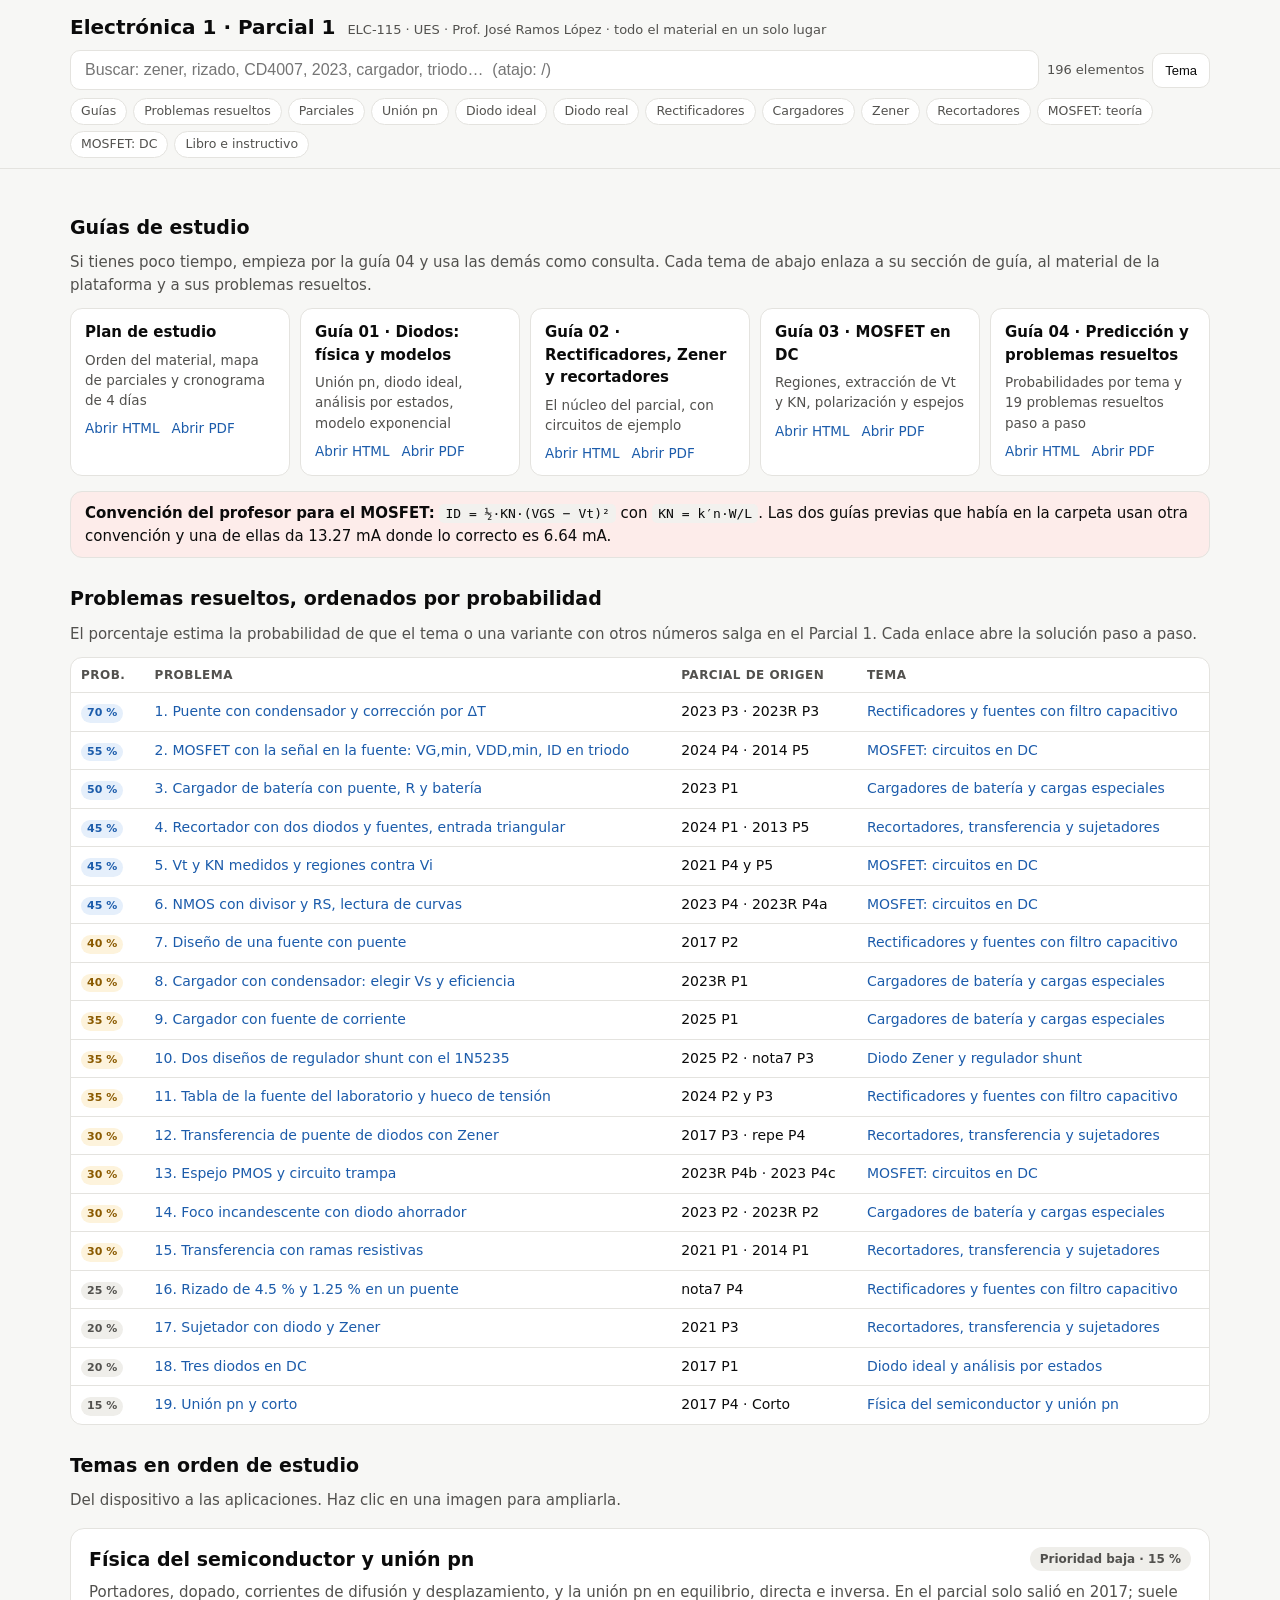
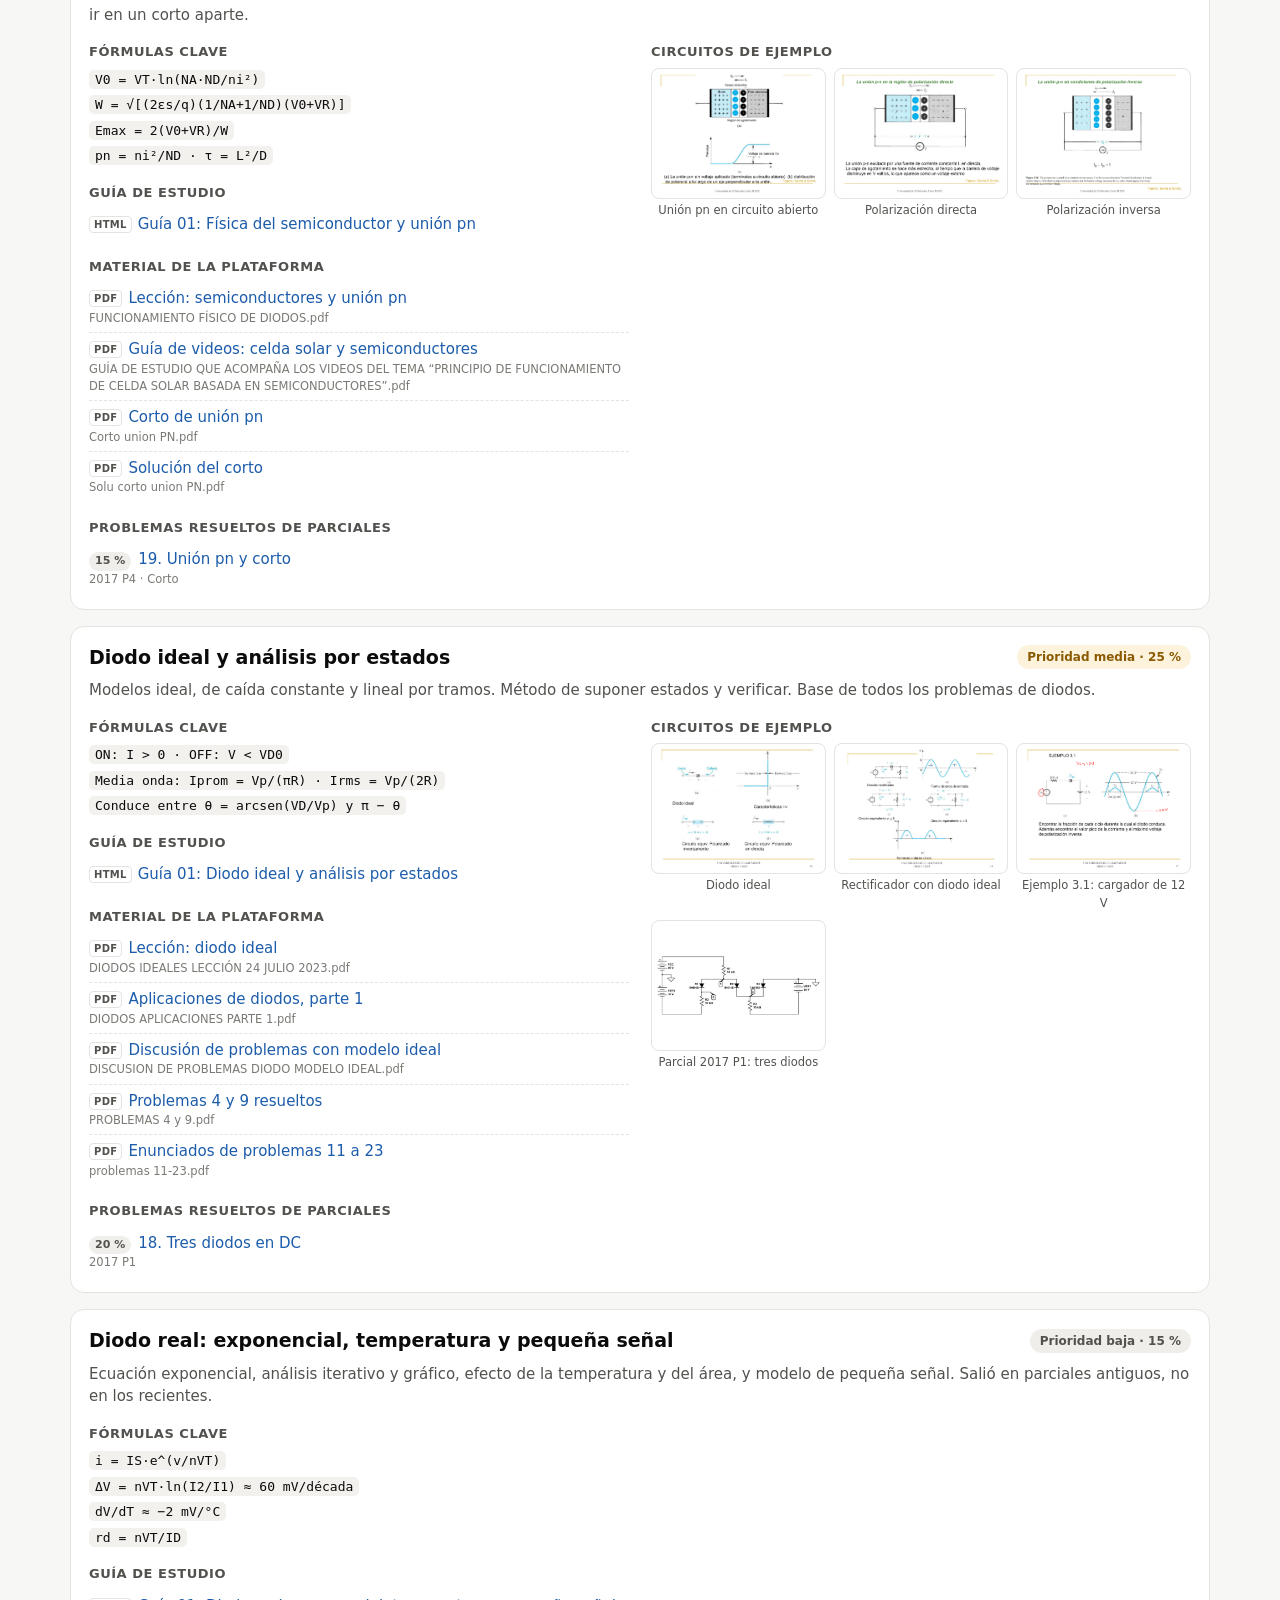
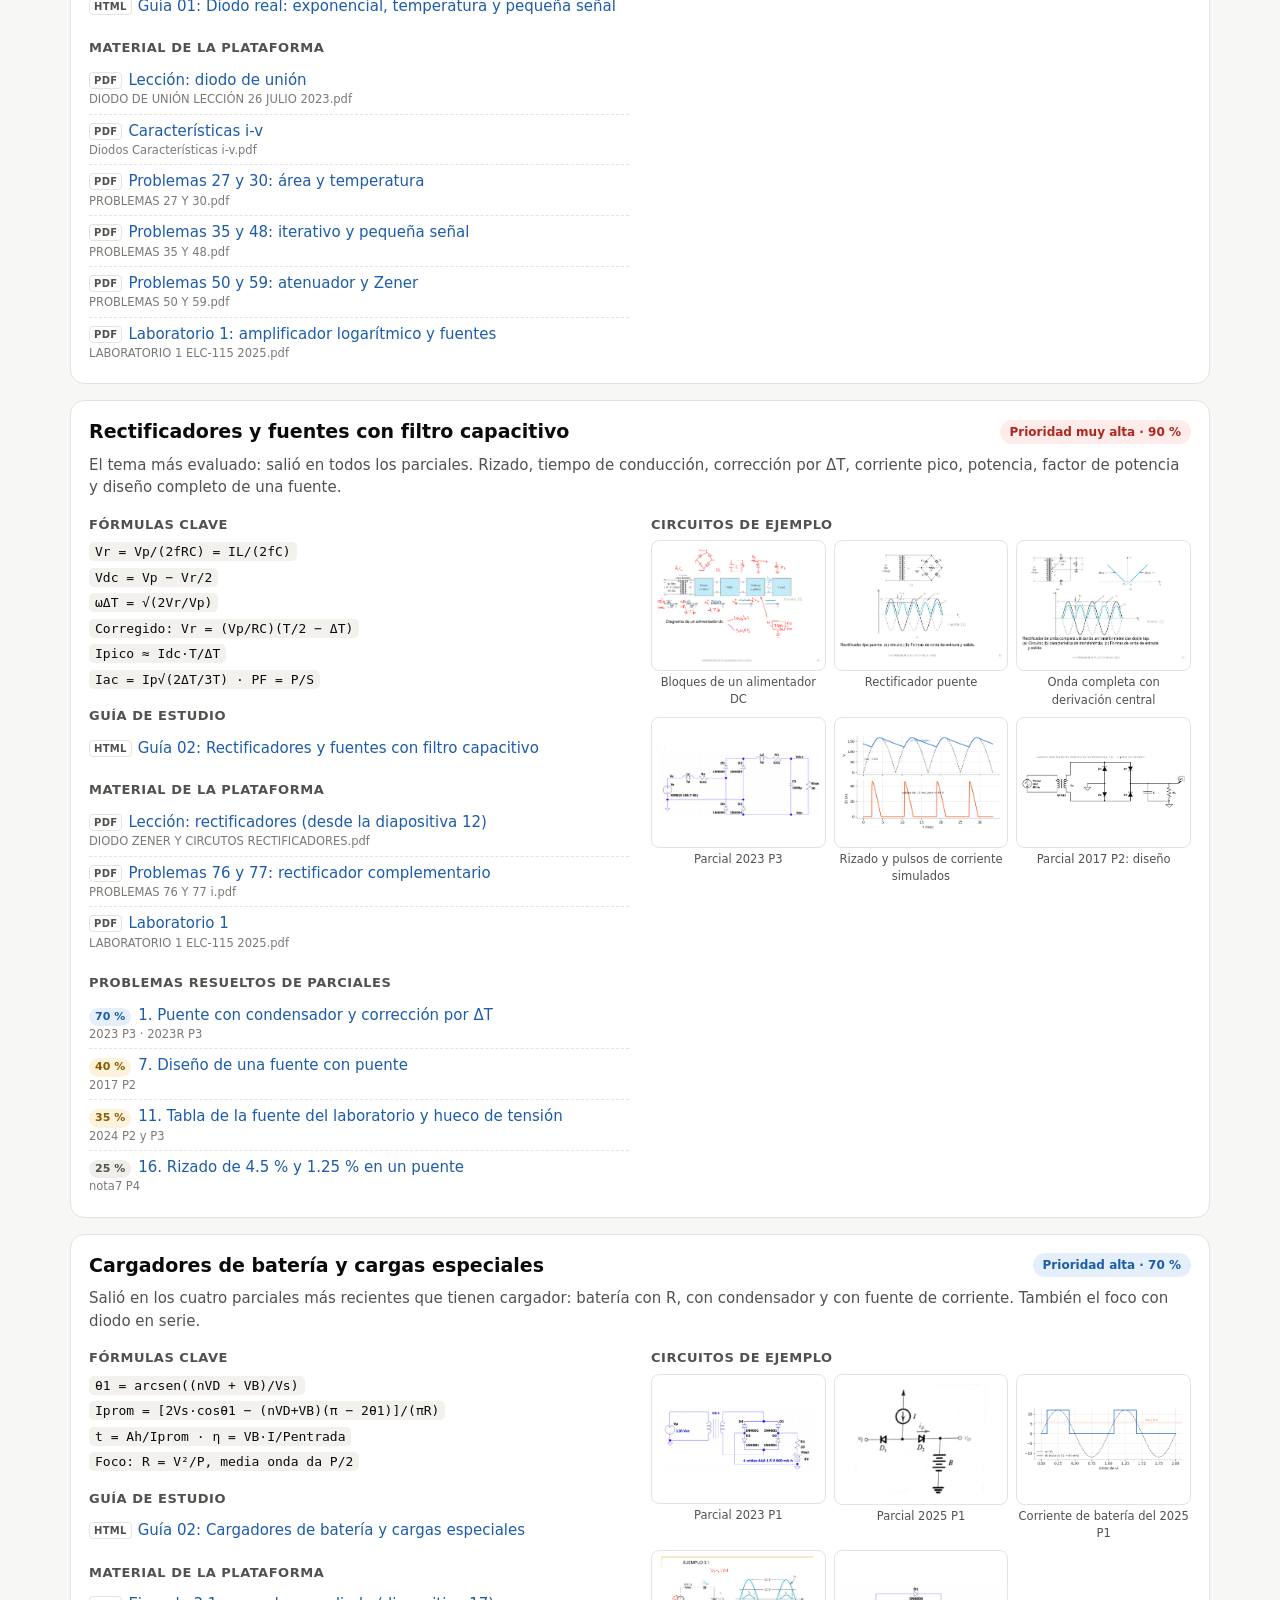
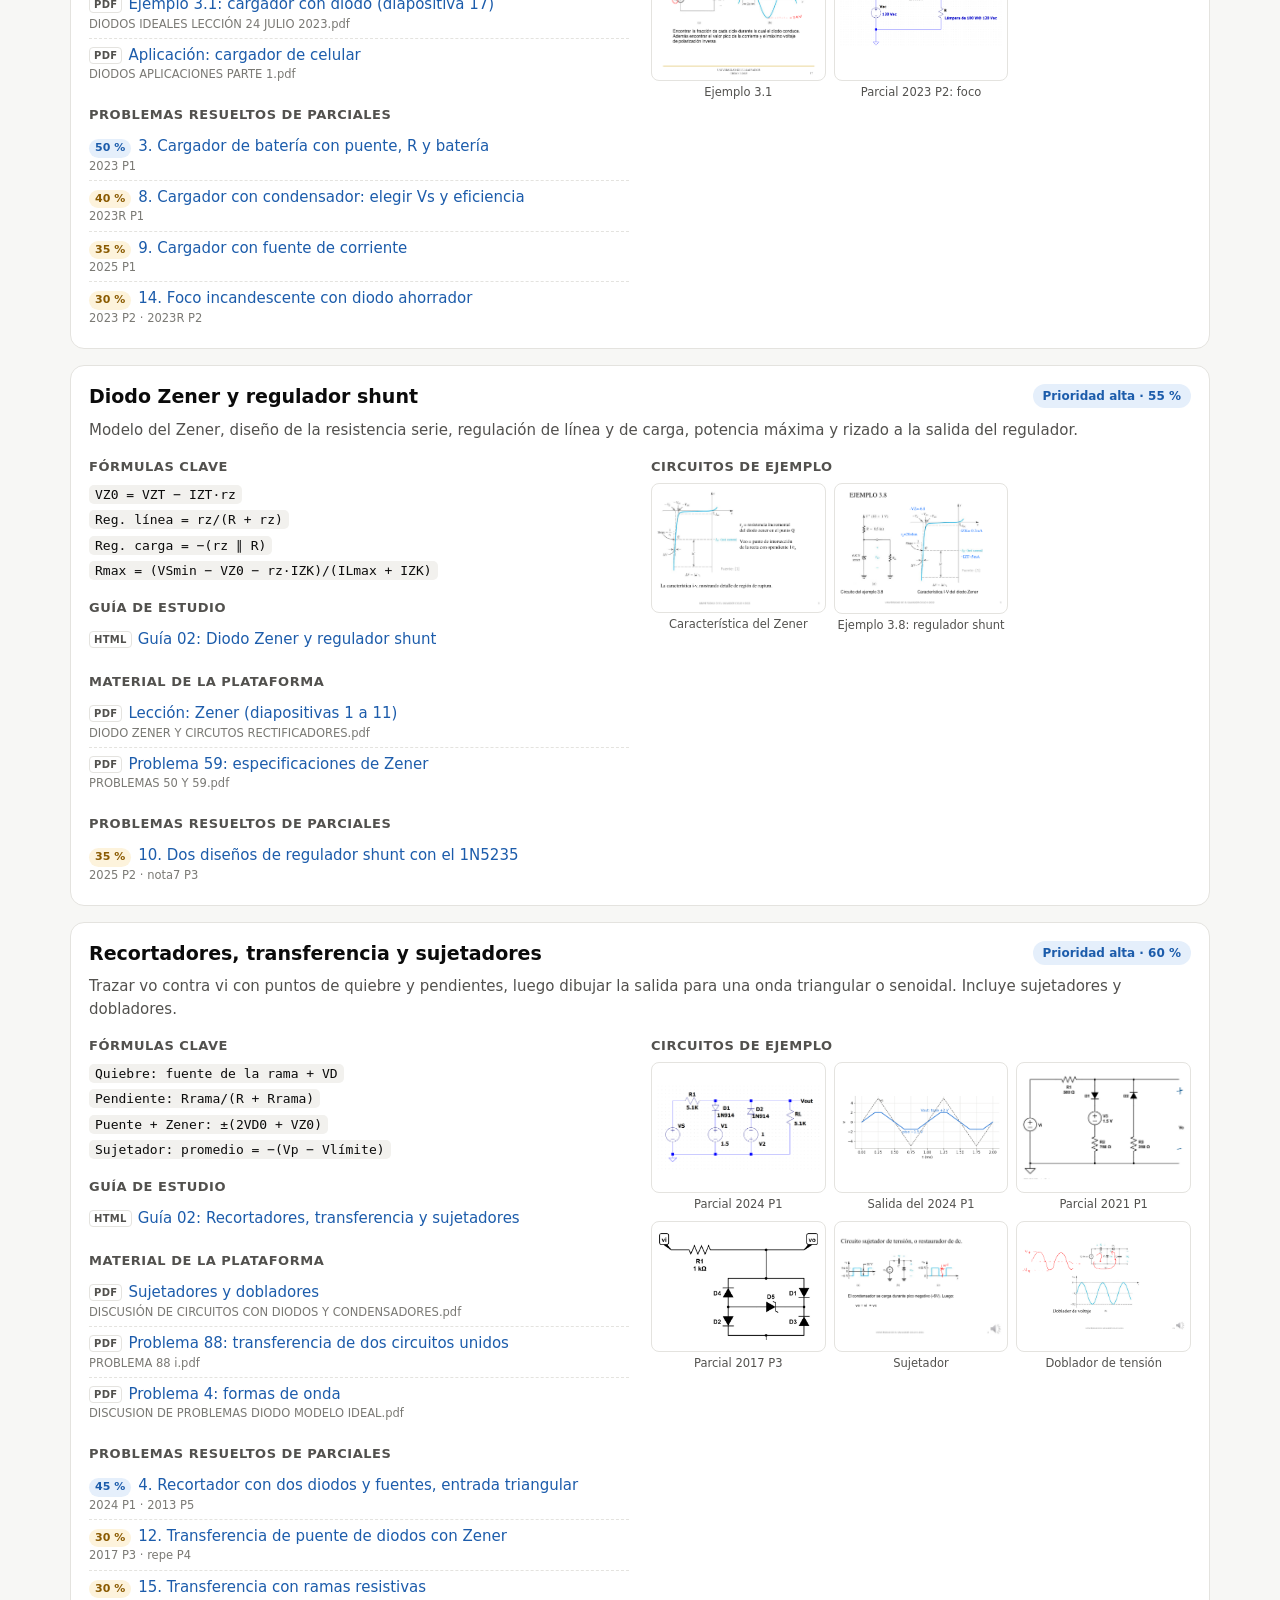
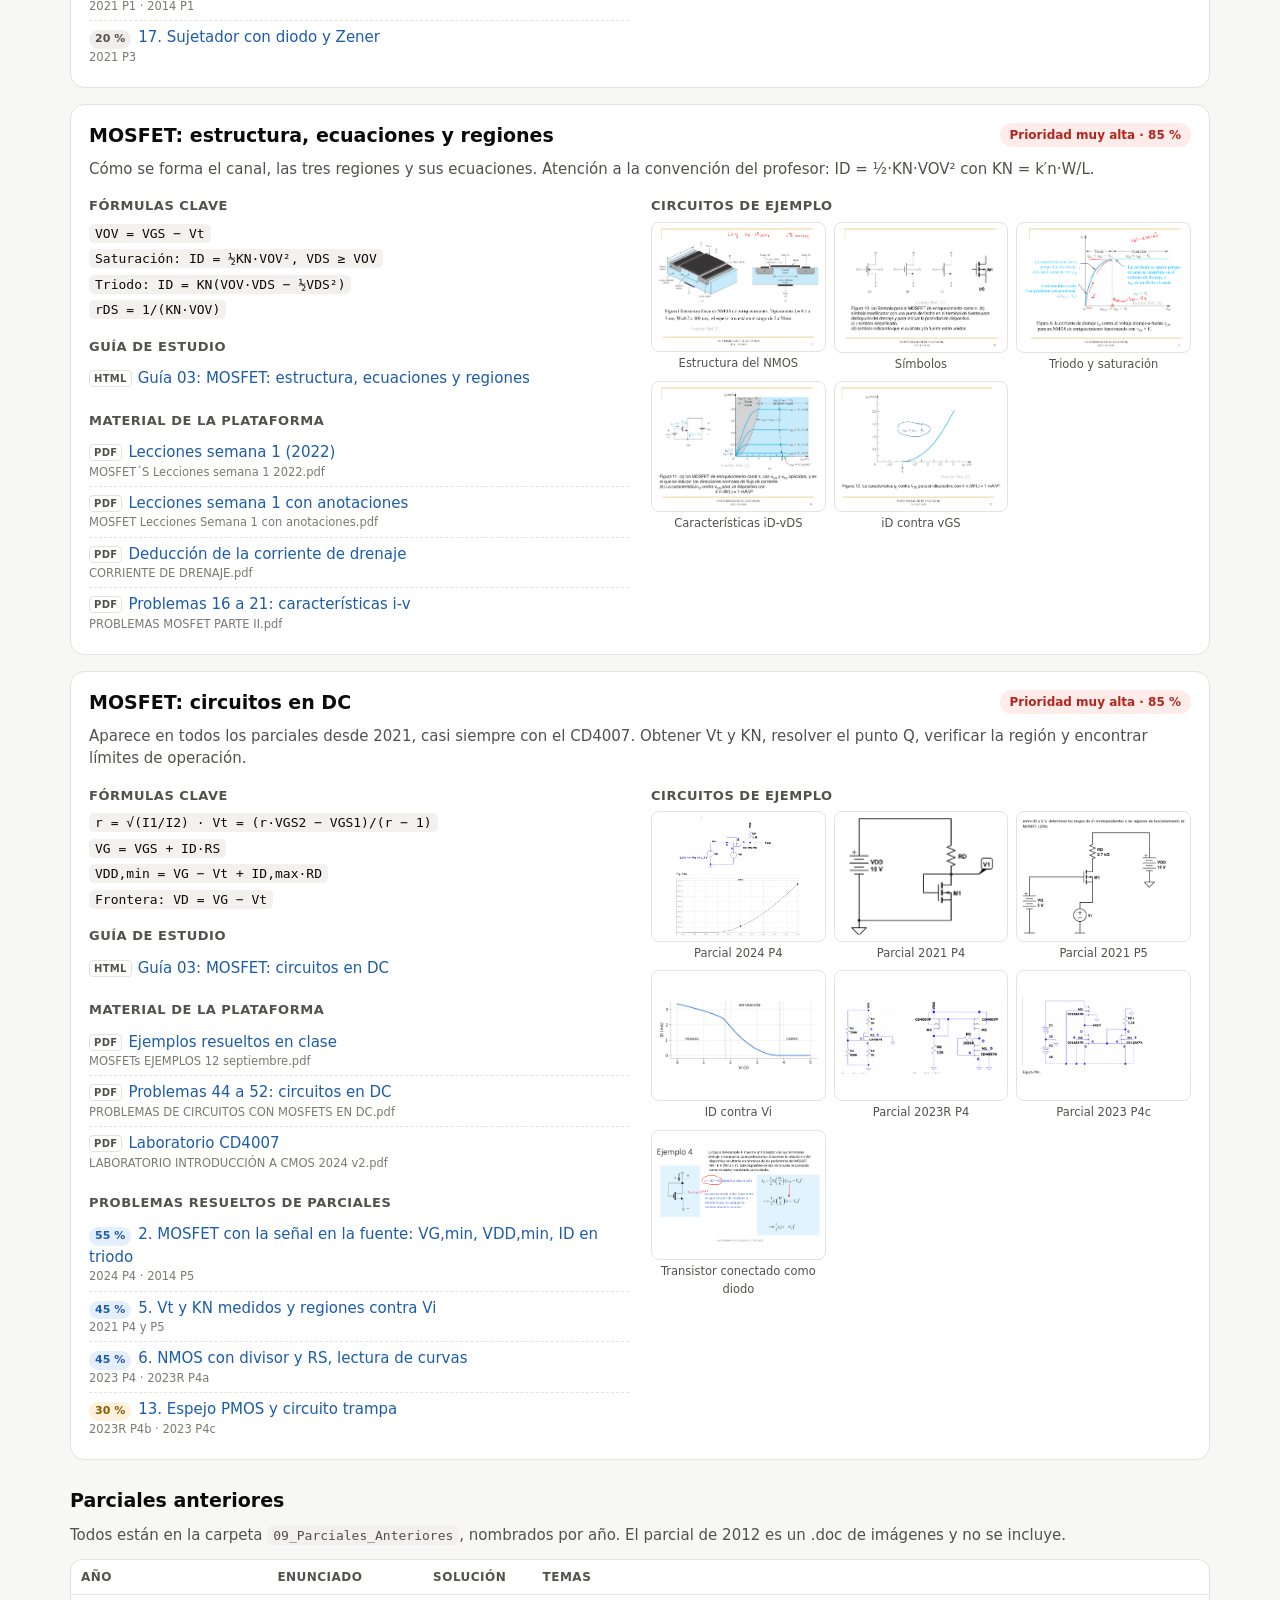
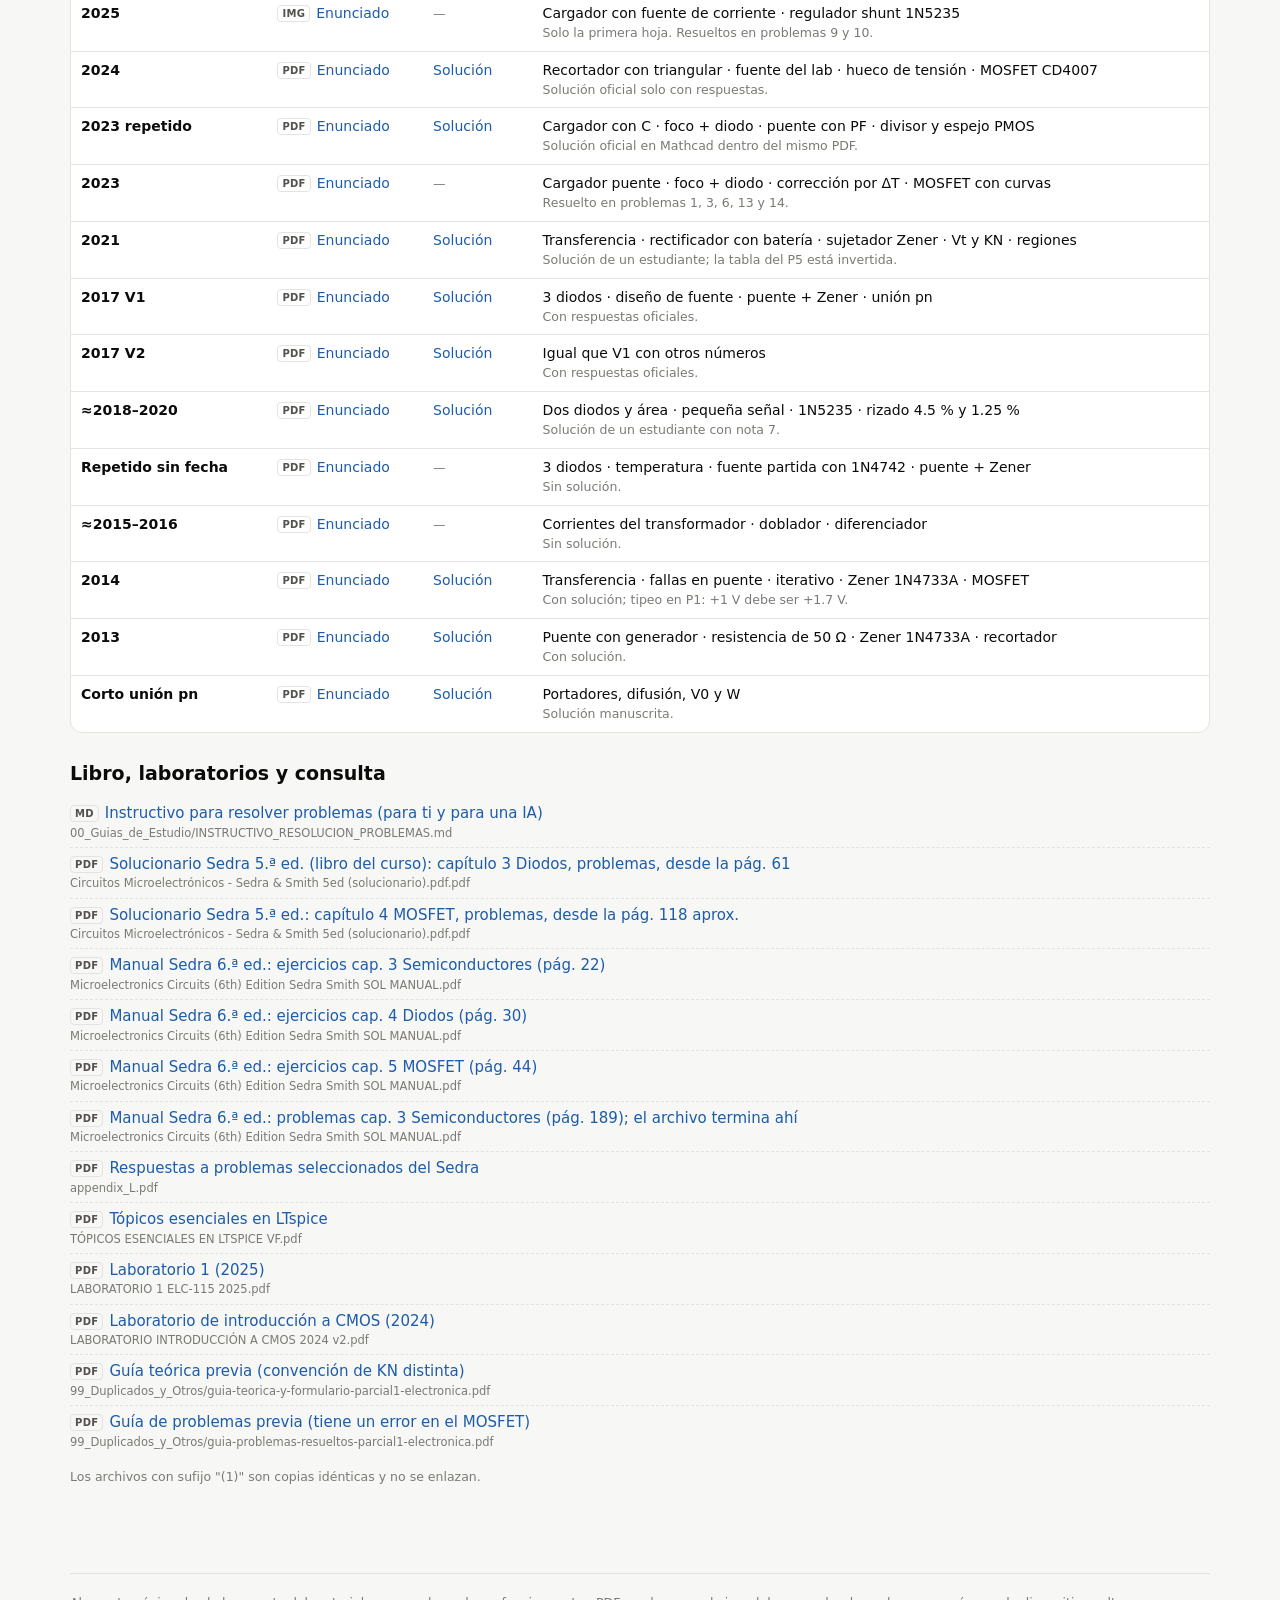
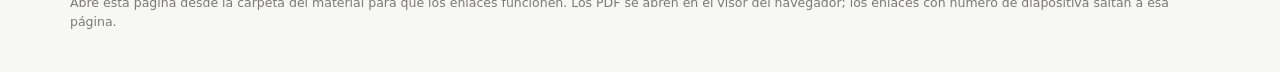
==== index.html @ 1847ef48 "Material de estudio Parcial 1 ELC-115 ordenado por tema Guías de estudio, predicción con problemas r" ====
<!doctype html>
<html lang="es"><head><meta charset="utf-8"><meta name="viewport" content="width=device-width, initial-scale=1">
<title>Electrónica 1 · Parcial 1</title>
<style>
:root{--bg:#f7f7f5;--card:#ffffff;--ink:#0b0b0b;--ink2:#52514e;--muted:#7a7974;--line:#e4e3df;--acc:#1c5cab;--accbg:#eef4fc;--code:#f2f1ee;
--p4:#b3261e;--p4bg:#fdecea;--p3:#1c5cab;--p3bg:#e5effb;--p2:#8a5a00;--p2bg:#fdf3dc;--p1:#52514e;--p1bg:#efeeea;--hl:#fff2a8;color-scheme:light}
@media (prefers-color-scheme:dark){:root:not([data-theme="light"]){--bg:#141413;--card:#1e1e1d;--ink:#f4f3ee;--ink2:#c3c2b7;--muted:#9a998f;--line:#34332f;--acc:#86b6ef;--accbg:#1b2a3d;--code:#2a2a28;
--p4:#f2a39c;--p4bg:#3a1d1b;--p3:#86b6ef;--p3bg:#1b2a3d;--p2:#f0c56b;--p2bg:#382c12;--p1:#c3c2b7;--p1bg:#2a2a28;--hl:#5a4d00;color-scheme:dark}}
:root[data-theme="dark"]{--bg:#141413;--card:#1e1e1d;--ink:#f4f3ee;--ink2:#c3c2b7;--muted:#9a998f;--line:#34332f;--acc:#86b6ef;--accbg:#1b2a3d;--code:#2a2a28;
--p4:#f2a39c;--p4bg:#3a1d1b;--p3:#86b6ef;--p3bg:#1b2a3d;--p2:#f0c56b;--p2bg:#382c12;--p1:#c3c2b7;--p1bg:#2a2a28;--hl:#5a4d00;color-scheme:dark}
*{box-sizing:border-box}
body{margin:0;background:var(--bg);color:var(--ink);font:15px/1.5 system-ui,-apple-system,"Segoe UI",Roboto,"DejaVu Sans",sans-serif}
a{color:var(--acc);text-decoration:none} a:hover{text-decoration:underline}
.wrap{max-width:1180px;margin:0 auto;padding:0 20px}
.top{position:sticky;top:0;z-index:10;background:var(--bg);border-bottom:1px solid var(--line);padding:12px 0 10px}
.top .wrap{display:flex;flex-direction:column;gap:8px}
.brand{display:flex;align-items:baseline;gap:12px;flex-wrap:wrap}
.brand h1{font-size:20px;margin:0}
.brand span{color:var(--ink2);font-size:13px}
.searchrow{display:flex;gap:8px;align-items:center}
#q{flex:1;min-width:0;font-size:16px;padding:10px 14px;border:1px solid var(--line);border-radius:10px;background:var(--card);color:var(--ink)}
#q:focus{outline:2px solid var(--acc);outline-offset:1px}
#count{color:var(--ink2);font-size:13px;white-space:nowrap}
#theme{border:1px solid var(--line);background:var(--card);color:var(--ink);border-radius:10px;padding:9px 12px;cursor:pointer;font-size:13px}
nav.chips{display:flex;gap:6px;flex-wrap:wrap}
@media (max-width:640px){nav.chips{flex-wrap:nowrap;overflow-x:auto;padding-bottom:4px}nav.chips a{white-space:nowrap}.brand span{display:none}.topic{scroll-margin-top:120px}}
nav.chips a{font-size:12.5px;padding:3px 10px;border:1px solid var(--line);border-radius:14px;background:var(--card);color:var(--ink2)}
nav.chips a:hover{border-color:var(--acc);color:var(--acc);text-decoration:none}
main{padding:18px 0 60px}
h2{font-size:19px;margin:0}
h3{font-size:13px;text-transform:uppercase;letter-spacing:.04em;color:var(--ink2);margin:16px 0 6px}
.block{margin:26px 0}
.block>h2{margin-bottom:10px}
.lead{color:var(--ink2);margin:4px 0 12px}
.guides{display:grid;grid-template-columns:repeat(auto-fill,minmax(210px,1fr));gap:10px}
.gcard{background:var(--card);border:1px solid var(--line);border-radius:12px;padding:12px 14px}
.gcard .gt{font-weight:600;color:var(--ink)} .gcard p{margin:6px 0 8px;color:var(--ink2);font-size:13.5px}
.gl{display:flex;gap:12px;font-size:13.5px}
.topic{background:var(--card);border:1px solid var(--line);border-radius:14px;padding:16px 18px;margin:16px 0;scroll-margin-top:150px}
.th{display:flex;justify-content:space-between;align-items:center;gap:10px;flex-wrap:wrap}
.pri{font-size:12px;font-weight:600;padding:3px 10px;border-radius:12px}
.pri.p4{color:var(--p4);background:var(--p4bg)} .pri.p3{color:var(--p3);background:var(--p3bg)} .pri.p2{color:var(--p2);background:var(--p2bg)} .pri.p1{color:var(--p1);background:var(--p1bg)}
.res{margin:8px 0 0;color:var(--ink2)}
.cols{display:grid;grid-template-columns:minmax(0,1fr) minmax(0,1fr);gap:22px}
@media (max-width:820px){.cols{grid-template-columns:1fr}}
ul.fl,ul.links{list-style:none;margin:0;padding:0}
ul.fl li{margin:3px 0} code{font-family:"DejaVu Sans Mono",ui-monospace,monospace;font-size:13px;background:var(--code);padding:2px 6px;border-radius:5px;overflow-wrap:anywhere}
ul.links li{padding:5px 0;border-bottom:1px dashed var(--line);display:flex;flex-direction:column}
ul.links li:last-child{border-bottom:0}
.fn{font-size:11.5px;color:var(--muted);overflow-wrap:anywhere}
.ft{display:inline-block;font-size:10px;font-weight:700;letter-spacing:.03em;color:var(--ink2);border:1px solid var(--line);border-radius:4px;padding:0 4px;margin-right:6px;vertical-align:1px}
.lv{display:inline-block;min-width:40px;text-align:center;font-size:11px;font-weight:700;border-radius:10px;padding:1px 6px;margin-right:7px}
.lv.alta{color:var(--p3);background:var(--p3bg)} .lv.media{color:var(--p2);background:var(--p2bg)} .lv.baja{color:var(--p1);background:var(--p1bg)}
.thumbs{display:grid;grid-template-columns:repeat(auto-fill,minmax(150px,1fr));gap:8px}
.thumbs figure{margin:0}
.zoom{display:block;width:100%;padding:4px;border:1px solid var(--line);border-radius:8px;background:#fff;cursor:zoom-in;aspect-ratio:4/3}
.zoom img{width:100%;height:100%;object-fit:contain;display:block}
.thumbs figcaption{font-size:11.5px;color:var(--ink2);text-align:center;margin-top:3px}
.tablewrap{overflow-x:auto;background:var(--card);border:1px solid var(--line);border-radius:12px}
table{border-collapse:collapse;width:100%;font-size:14px}
th,td{padding:8px 10px;border-bottom:1px solid var(--line);text-align:left;vertical-align:top}
th{font-size:12px;text-transform:uppercase;letter-spacing:.04em;color:var(--ink2)}
tr:last-child td{border-bottom:0}
.muted{color:var(--muted);font-size:12.5px}
.warn{background:var(--p4bg);border:1px solid var(--line);border-radius:12px;padding:10px 14px;color:var(--ink)}
.hidden{display:none!important}
mark{background:var(--hl);color:inherit;border-radius:2px}
#empty{padding:30px;text-align:center;color:var(--ink2)}
#lb{position:fixed;inset:0;background:rgba(0,0,0,.82);display:flex;flex-direction:column;align-items:center;justify-content:center;z-index:50;padding:20px;cursor:zoom-out}
#lb img{max-width:96vw;max-height:84vh;background:#fff;border-radius:8px;padding:6px}
#lb p{color:#fff;margin:10px 0 0;text-align:center}
footer{color:var(--muted);font-size:12.5px;padding:20px 0 40px;border-top:1px solid var(--line)}
</style></head>
<body>
<div class="top"><div class="wrap">
  <div class="brand"><h1>Electrónica 1 · Parcial 1</h1><span>ELC-115 · UES · Prof. José Ramos López · todo el material en un solo lugar</span></div>
  <div class="searchrow"><input id="q" type="search" placeholder="Buscar: zener, rizado, CD4007, 2023, cargador, triodo…  (atajo: /)" autocomplete="off"><span id="count"></span><button id="theme" type="button">Tema</button></div>
  <nav class="chips"><a href="#guias">Guías</a><a href="#problemas">Problemas resueltos</a><a href="#parciales">Parciales</a><a href="#t-fisica">Unión pn</a><a href="#t-ideal">Diodo ideal</a><a href="#t-real">Diodo real</a><a href="#t-rect">Rectificadores</a><a href="#t-carg">Cargadores</a><a href="#t-zener">Zener</a><a href="#t-recort">Recortadores</a><a href="#t-mosfet">MOSFET: teoría</a><a href="#t-mosdc">MOSFET: DC</a><a href="#consulta">Libro e instructivo</a></nav>
</div></div>
<div class="wrap"><main>

<section class="block" id="guias"><h2>Guías de estudio</h2>
<p class="lead">Si tienes poco tiempo, empieza por la guía 04 y usa las demás como consulta. Cada tema de abajo enlaza a su sección de guía, al material de la plataforma y a sus problemas resueltos.</p>
<div class="guides"><div class="gcard item" data-k="guia Orden del material, mapa de parciales y cronograma de 4 días"><a class="gt" href="00_Guias_de_Estudio/00_Plan_de_Estudio.html">Plan de estudio</a><p>Orden del material, mapa de parciales y cronograma de 4 días</p><div class="gl"><a href="00_Guias_de_Estudio/00_Plan_de_Estudio.html">Abrir HTML</a><a href="00_Guias_de_Estudio/00_Plan_de_Estudio.pdf">Abrir PDF</a></div></div>
<div class="gcard item" data-k="guia Unión pn, diodo ideal, análisis por estados, modelo exponencial"><a class="gt" href="00_Guias_de_Estudio/01_Guia_Diodos_Fisica_y_Modelos.html">Guía 01 · Diodos: física y modelos</a><p>Unión pn, diodo ideal, análisis por estados, modelo exponencial</p><div class="gl"><a href="00_Guias_de_Estudio/01_Guia_Diodos_Fisica_y_Modelos.html">Abrir HTML</a><a href="00_Guias_de_Estudio/01_Guia_Diodos_Fisica_y_Modelos.pdf">Abrir PDF</a></div></div>
<div class="gcard item" data-k="guia El núcleo del parcial, con circuitos de ejemplo"><a class="gt" href="00_Guias_de_Estudio/02_Guia_Rectificadores_Zener_Recortadores.html">Guía 02 · Rectificadores, Zener y recortadores</a><p>El núcleo del parcial, con circuitos de ejemplo</p><div class="gl"><a href="00_Guias_de_Estudio/02_Guia_Rectificadores_Zener_Recortadores.html">Abrir HTML</a><a href="00_Guias_de_Estudio/02_Guia_Rectificadores_Zener_Recortadores.pdf">Abrir PDF</a></div></div>
<div class="gcard item" data-k="guia Regiones, extracción de Vt y KN, polarización y espejos"><a class="gt" href="00_Guias_de_Estudio/03_Guia_MOSFET.html">Guía 03 · MOSFET en DC</a><p>Regiones, extracción de Vt y KN, polarización y espejos</p><div class="gl"><a href="00_Guias_de_Estudio/03_Guia_MOSFET.html">Abrir HTML</a><a href="00_Guias_de_Estudio/03_Guia_MOSFET.pdf">Abrir PDF</a></div></div>
<div class="gcard item" data-k="guia Probabilidades por tema y 19 problemas resueltos paso a paso"><a class="gt" href="00_Guias_de_Estudio/04_Prediccion_y_Problemas_Resueltos.html">Guía 04 · Predicción y problemas resueltos</a><p>Probabilidades por tema y 19 problemas resueltos paso a paso</p><div class="gl"><a href="00_Guias_de_Estudio/04_Prediccion_y_Problemas_Resueltos.html">Abrir HTML</a><a href="00_Guias_de_Estudio/04_Prediccion_y_Problemas_Resueltos.pdf">Abrir PDF</a></div></div></div>
<p class="warn item" data-k="convencion KN mosfet error guia previa"><b>Convención del profesor para el MOSFET:</b> <code>ID = ½·KN·(VGS − Vt)²</code> con <code>KN = k′n·W/L</code>. Las dos guías previas que había en la carpeta usan otra convención y una de ellas da 13.27 mA donde lo correcto es 6.64 mA.</p>
</section>

<section class="block" id="problemas"><h2>Problemas resueltos, ordenados por probabilidad</h2>
<p class="lead">El porcentaje estima la probabilidad de que el tema o una variante con otros números salga en el Parcial 1. Cada enlace abre la solución paso a paso.</p>
<div class="tablewrap"><table><thead><tr><th>Prob.</th><th>Problema</th><th>Parcial de origen</th><th>Tema</th></tr></thead><tbody>
<tr class="item" data-k="Rectificadores y fuentes con filtro capacitivo 2023 P3 · 2023R P3"><td><span class="lv alta">70 %</span></td><td><a href="00_Guias_de_Estudio/04_Prediccion_y_Problemas_Resueltos.html#p1">1. Puente con condensador y corrección por ΔT</a></td><td>2023 P3 · 2023R P3</td><td><a href="#t-rect">Rectificadores y fuentes con filtro capacitivo</a></td></tr>
<tr class="item" data-k="MOSFET: circuitos en DC 2024 P4 · 2014 P5"><td><span class="lv alta">55 %</span></td><td><a href="00_Guias_de_Estudio/04_Prediccion_y_Problemas_Resueltos.html#p2">2. MOSFET con la señal en la fuente: VG,min, VDD,min, ID en triodo</a></td><td>2024 P4 · 2014 P5</td><td><a href="#t-mosdc">MOSFET: circuitos en DC</a></td></tr>
<tr class="item" data-k="Cargadores de batería y cargas especiales 2023 P1"><td><span class="lv alta">50 %</span></td><td><a href="00_Guias_de_Estudio/04_Prediccion_y_Problemas_Resueltos.html#p3">3. Cargador de batería con puente, R y batería</a></td><td>2023 P1</td><td><a href="#t-carg">Cargadores de batería y cargas especiales</a></td></tr>
<tr class="item" data-k="Recortadores, transferencia y sujetadores 2024 P1 · 2013 P5"><td><span class="lv alta">45 %</span></td><td><a href="00_Guias_de_Estudio/04_Prediccion_y_Problemas_Resueltos.html#p4">4. Recortador con dos diodos y fuentes, entrada triangular</a></td><td>2024 P1 · 2013 P5</td><td><a href="#t-recort">Recortadores, transferencia y sujetadores</a></td></tr>
<tr class="item" data-k="MOSFET: circuitos en DC 2021 P4 y P5"><td><span class="lv alta">45 %</span></td><td><a href="00_Guias_de_Estudio/04_Prediccion_y_Problemas_Resueltos.html#p5">5. Vt y KN medidos y regiones contra Vi</a></td><td>2021 P4 y P5</td><td><a href="#t-mosdc">MOSFET: circuitos en DC</a></td></tr>
<tr class="item" data-k="MOSFET: circuitos en DC 2023 P4 · 2023R P4a"><td><span class="lv alta">45 %</span></td><td><a href="00_Guias_de_Estudio/04_Prediccion_y_Problemas_Resueltos.html#p6">6. NMOS con divisor y RS, lectura de curvas</a></td><td>2023 P4 · 2023R P4a</td><td><a href="#t-mosdc">MOSFET: circuitos en DC</a></td></tr>
<tr class="item" data-k="Rectificadores y fuentes con filtro capacitivo 2017 P2"><td><span class="lv media">40 %</span></td><td><a href="00_Guias_de_Estudio/04_Prediccion_y_Problemas_Resueltos.html#p7">7. Diseño de una fuente con puente</a></td><td>2017 P2</td><td><a href="#t-rect">Rectificadores y fuentes con filtro capacitivo</a></td></tr>
<tr class="item" data-k="Cargadores de batería y cargas especiales 2023R P1"><td><span class="lv media">40 %</span></td><td><a href="00_Guias_de_Estudio/04_Prediccion_y_Problemas_Resueltos.html#p8">8. Cargador con condensador: elegir Vs y eficiencia</a></td><td>2023R P1</td><td><a href="#t-carg">Cargadores de batería y cargas especiales</a></td></tr>
<tr class="item" data-k="Cargadores de batería y cargas especiales 2025 P1"><td><span class="lv media">35 %</span></td><td><a href="00_Guias_de_Estudio/04_Prediccion_y_Problemas_Resueltos.html#p9">9. Cargador con fuente de corriente</a></td><td>2025 P1</td><td><a href="#t-carg">Cargadores de batería y cargas especiales</a></td></tr>
<tr class="item" data-k="Diodo Zener y regulador shunt 2025 P2 · nota7 P3"><td><span class="lv media">35 %</span></td><td><a href="00_Guias_de_Estudio/04_Prediccion_y_Problemas_Resueltos.html#p10">10. Dos diseños de regulador shunt con el 1N5235</a></td><td>2025 P2 · nota7 P3</td><td><a href="#t-zener">Diodo Zener y regulador shunt</a></td></tr>
<tr class="item" data-k="Rectificadores y fuentes con filtro capacitivo 2024 P2 y P3"><td><span class="lv media">35 %</span></td><td><a href="00_Guias_de_Estudio/04_Prediccion_y_Problemas_Resueltos.html#p11">11. Tabla de la fuente del laboratorio y hueco de tensión</a></td><td>2024 P2 y P3</td><td><a href="#t-rect">Rectificadores y fuentes con filtro capacitivo</a></td></tr>
<tr class="item" data-k="Recortadores, transferencia y sujetadores 2017 P3 · repe P4"><td><span class="lv media">30 %</span></td><td><a href="00_Guias_de_Estudio/04_Prediccion_y_Problemas_Resueltos.html#p12">12. Transferencia de puente de diodos con Zener</a></td><td>2017 P3 · repe P4</td><td><a href="#t-recort">Recortadores, transferencia y sujetadores</a></td></tr>
<tr class="item" data-k="MOSFET: circuitos en DC 2023R P4b · 2023 P4c"><td><span class="lv media">30 %</span></td><td><a href="00_Guias_de_Estudio/04_Prediccion_y_Problemas_Resueltos.html#p13">13. Espejo PMOS y circuito trampa</a></td><td>2023R P4b · 2023 P4c</td><td><a href="#t-mosdc">MOSFET: circuitos en DC</a></td></tr>
<tr class="item" data-k="Cargadores de batería y cargas especiales 2023 P2 · 2023R P2"><td><span class="lv media">30 %</span></td><td><a href="00_Guias_de_Estudio/04_Prediccion_y_Problemas_Resueltos.html#p14">14. Foco incandescente con diodo ahorrador</a></td><td>2023 P2 · 2023R P2</td><td><a href="#t-carg">Cargadores de batería y cargas especiales</a></td></tr>
<tr class="item" data-k="Recortadores, transferencia y sujetadores 2021 P1 · 2014 P1"><td><span class="lv media">30 %</span></td><td><a href="00_Guias_de_Estudio/04_Prediccion_y_Problemas_Resueltos.html#p15">15. Transferencia con ramas resistivas</a></td><td>2021 P1 · 2014 P1</td><td><a href="#t-recort">Recortadores, transferencia y sujetadores</a></td></tr>
<tr class="item" data-k="Rectificadores y fuentes con filtro capacitivo nota7 P4"><td><span class="lv baja">25 %</span></td><td><a href="00_Guias_de_Estudio/04_Prediccion_y_Problemas_Resueltos.html#p16">16. Rizado de 4.5 % y 1.25 % en un puente</a></td><td>nota7 P4</td><td><a href="#t-rect">Rectificadores y fuentes con filtro capacitivo</a></td></tr>
<tr class="item" data-k="Recortadores, transferencia y sujetadores 2021 P3"><td><span class="lv baja">20 %</span></td><td><a href="00_Guias_de_Estudio/04_Prediccion_y_Problemas_Resueltos.html#p17">17. Sujetador con diodo y Zener</a></td><td>2021 P3</td><td><a href="#t-recort">Recortadores, transferencia y sujetadores</a></td></tr>
<tr class="item" data-k="Diodo ideal y análisis por estados 2017 P1"><td><span class="lv baja">20 %</span></td><td><a href="00_Guias_de_Estudio/04_Prediccion_y_Problemas_Resueltos.html#p18">18. Tres diodos en DC</a></td><td>2017 P1</td><td><a href="#t-ideal">Diodo ideal y análisis por estados</a></td></tr>
<tr class="item" data-k="Física del semiconductor y unión pn 2017 P4 · Corto"><td><span class="lv baja">15 %</span></td><td><a href="00_Guias_de_Estudio/04_Prediccion_y_Problemas_Resueltos.html#p19">19. Unión pn y corto</a></td><td>2017 P4 · Corto</td><td><a href="#t-fisica">Física del semiconductor y unión pn</a></td></tr>
</tbody></table></div></section>

<section class="block" id="temas"><h2>Temas en orden de estudio</h2>
<p class="lead">Del dispositivo a las aplicaciones. Haz clic en una imagen para ampliarla.</p>
<section class="topic" id="t-fisica" data-topic="fisica">
<header class="th"><h2>Física del semiconductor y unión pn</h2><span class="pri p1">Prioridad baja · 15 %</span></header>
<p class="res item" data-k="semiconductor intrinseco dopado portadores difusion desplazamiento deriva union pn potencial contacto V0 agotamiento W campo Emax einstein">Portadores, dopado, corrientes de difusión y desplazamiento, y la unión pn en equilibrio, directa e inversa. En el parcial solo salió en 2017; suele ir en un corto aparte.</p>
<div class="cols">
<div class="col">
<h3>Fórmulas clave</h3><ul class="fl"><li class="item"><code>V0 = VT·ln(NA·ND/ni²)</code></li><li class="item"><code>W = √[(2εs/q)(1/NA+1/ND)(V0+VR)]</code></li><li class="item"><code>Emax = 2(V0+VR)/W</code></li><li class="item"><code>pn = ni²/ND · τ = L²/D</code></li></ul>
<h3>Guía de estudio</h3><ul class="links"><li class="item" data-k="semiconductor intrinseco dopado portadores difusion desplazamiento deriva union pn potencial contacto V0 agotamiento W campo Emax einstein guia teoria"><a href="00_Guias_de_Estudio/01_Guia_Diodos_Fisica_y_Modelos.html#s1"><span class="ft">HTML</span>Guía 01: Física del semiconductor y unión pn</a></li></ul>
<h3>Material de la plataforma</h3><ul class="links">
<li class="item" data-k="semiconductor intrinseco dopado portadores difusion desplazamiento deriva union pn potencial contacto V0 agotamiento W campo Emax einstein FUNCIONAMIENTO FÍSICO DE DIODOS.pdf"><a href="01_Fisica_Semiconductores_Union_PN/01%20-%20FUNCIONAMIENTO%20F%C3%8DSICO%20DE%20DIODOS.pdf"><span class="ft">PDF</span>Lección: semiconductores y unión pn</a><span class="fn">FUNCIONAMIENTO FÍSICO DE DIODOS.pdf</span></li>
<li class="item" data-k="semiconductor intrinseco dopado portadores difusion desplazamiento deriva union pn potencial contacto V0 agotamiento W campo Emax einstein GUÍA DE ESTUDIO QUE ACOMPAÑA LOS VIDEOS DEL TEMA “PRINCIPIO DE FUNCIONAMIENTO DE CELDA SOLAR BASADA EN SEMICONDUCTORES”.pdf"><a href="01_Fisica_Semiconductores_Union_PN/02%20-%20GU%C3%8DA%20DE%20ESTUDIO%20QUE%20ACOMPA%C3%91A%20LOS%20VIDEOS%20DEL%20TEMA%20%E2%80%9CPRINCIPIO%20DE%20FUNCIONAMIENTO%20DE%20CELDA%20SOLAR%20BASADA%20EN%20SEMICONDUCTORES%E2%80%9D.pdf"><span class="ft">PDF</span>Guía de videos: celda solar y semiconductores</a><span class="fn">GUÍA DE ESTUDIO QUE ACOMPAÑA LOS VIDEOS DEL TEMA “PRINCIPIO DE FUNCIONAMIENTO DE CELDA SOLAR BASADA EN SEMICONDUCTORES”.pdf</span></li>
<li class="item" data-k="semiconductor intrinseco dopado portadores difusion desplazamiento deriva union pn potencial contacto V0 agotamiento W campo Emax einstein Parciales_anteriores/Corto union PN.pdf"><a href="09_Parciales_Anteriores/Corto%20-%20Union%20PN%20%28enunciado%29.pdf"><span class="ft">PDF</span>Corto de unión pn</a><span class="fn">Corto union PN.pdf</span></li>
<li class="item" data-k="semiconductor intrinseco dopado portadores difusion desplazamiento deriva union pn potencial contacto V0 agotamiento W campo Emax einstein Parciales_anteriores/Solu corto union PN.pdf"><a href="09_Parciales_Anteriores/Corto%20-%20Union%20PN%20%28solucion%29.pdf"><span class="ft">PDF</span>Solución del corto</a><span class="fn">Solu corto union PN.pdf</span></li>
</ul>
<h3>Problemas resueltos de parciales</h3><ul class="links">
<li class="item" data-k="semiconductor intrinseco dopado portadores difusion desplazamiento deriva union pn potencial contacto V0 agotamiento W campo Emax einstein 2017 P4 · Corto problema resuelto"><a href="00_Guias_de_Estudio/04_Prediccion_y_Problemas_Resueltos.html#p19"><span class="lv baja">15 %</span>19. Unión pn y corto</a><span class="fn">2017 P4 · Corto</span></li>
</ul>
</div>
<div class="col"><h3>Circuitos de ejemplo</h3><div class="thumbs">
<figure class="item" data-k="semiconductor intrinseco dopado portadores difusion desplazamiento deriva union pn potencial contacto V0 agotamiento W campo Emax einstein circuito figura"><button class="zoom" data-src="00_Guias_de_Estudio/img/clase/union_pn.png" data-cap="Unión pn en circuito abierto" aria-label="Ampliar Unión pn en circuito abierto"><img loading="lazy" src="00_Guias_de_Estudio/img/clase/union_pn.png" alt="Unión pn en circuito abierto"></button><figcaption>Unión pn en circuito abierto</figcaption></figure>
<figure class="item" data-k="semiconductor intrinseco dopado portadores difusion desplazamiento deriva union pn potencial contacto V0 agotamiento W campo Emax einstein circuito figura"><button class="zoom" data-src="00_Guias_de_Estudio/img/clase/pn_directa.png" data-cap="Polarización directa" aria-label="Ampliar Polarización directa"><img loading="lazy" src="00_Guias_de_Estudio/img/clase/pn_directa.png" alt="Polarización directa"></button><figcaption>Polarización directa</figcaption></figure>
<figure class="item" data-k="semiconductor intrinseco dopado portadores difusion desplazamiento deriva union pn potencial contacto V0 agotamiento W campo Emax einstein circuito figura"><button class="zoom" data-src="00_Guias_de_Estudio/img/clase/pn_inversa.png" data-cap="Polarización inversa" aria-label="Ampliar Polarización inversa"><img loading="lazy" src="00_Guias_de_Estudio/img/clase/pn_inversa.png" alt="Polarización inversa"></button><figcaption>Polarización inversa</figcaption></figure>
</div></div>
</div></section>
<section class="topic" id="t-ideal" data-topic="ideal">
<header class="th"><h2>Diodo ideal y análisis por estados</h2><span class="pri p2">Prioridad media · 25 %</span></header>
<p class="res item" data-k="diodo ideal caida constante lineal por tramos suponer estados ON OFF varios diodos media onda compuerta OR">Modelos ideal, de caída constante y lineal por tramos. Método de suponer estados y verificar. Base de todos los problemas de diodos.</p>
<div class="cols">
<div class="col">
<h3>Fórmulas clave</h3><ul class="fl"><li class="item"><code>ON: I &gt; 0 · OFF: V &lt; VD0</code></li><li class="item"><code>Media onda: Iprom = Vp/(πR) · Irms = Vp/(2R)</code></li><li class="item"><code>Conduce entre θ = arcsen(VD/Vp) y π − θ</code></li></ul>
<h3>Guía de estudio</h3><ul class="links"><li class="item" data-k="diodo ideal caida constante lineal por tramos suponer estados ON OFF varios diodos media onda compuerta OR guia teoria"><a href="00_Guias_de_Estudio/01_Guia_Diodos_Fisica_y_Modelos.html#s2"><span class="ft">HTML</span>Guía 01: Diodo ideal y análisis por estados</a></li></ul>
<h3>Material de la plataforma</h3><ul class="links">
<li class="item" data-k="diodo ideal caida constante lineal por tramos suponer estados ON OFF varios diodos media onda compuerta OR DIODOS IDEALES LECCIÓN 24 JULIO 2023.pdf"><a href="02_Diodo_Ideal_y_Analisis/01%20-%20DIODOS%20IDEALES%20LECCI%C3%93N%2024%20JULIO%202023.pdf"><span class="ft">PDF</span>Lección: diodo ideal</a><span class="fn">DIODOS IDEALES LECCIÓN 24 JULIO 2023.pdf</span></li>
<li class="item" data-k="diodo ideal caida constante lineal por tramos suponer estados ON OFF varios diodos media onda compuerta OR DIODOS APLICACIONES PARTE 1.pdf"><a href="02_Diodo_Ideal_y_Analisis/02%20-%20DIODOS%20APLICACIONES%20PARTE%201.pdf"><span class="ft">PDF</span>Aplicaciones de diodos, parte 1</a><span class="fn">DIODOS APLICACIONES PARTE 1.pdf</span></li>
<li class="item" data-k="diodo ideal caida constante lineal por tramos suponer estados ON OFF varios diodos media onda compuerta OR DISCUSION DE PROBLEMAS DIODO MODELO IDEAL.pdf"><a href="02_Diodo_Ideal_y_Analisis/03%20-%20DISCUSION%20DE%20PROBLEMAS%20DIODO%20MODELO%20IDEAL.pdf"><span class="ft">PDF</span>Discusión de problemas con modelo ideal</a><span class="fn">DISCUSION DE PROBLEMAS DIODO MODELO IDEAL.pdf</span></li>
<li class="item" data-k="diodo ideal caida constante lineal por tramos suponer estados ON OFF varios diodos media onda compuerta OR PROBLEMAS 4 y 9.pdf"><a href="02_Diodo_Ideal_y_Analisis/04%20-%20PROBLEMAS%204%20y%209.pdf"><span class="ft">PDF</span>Problemas 4 y 9 resueltos</a><span class="fn">PROBLEMAS 4 y 9.pdf</span></li>
<li class="item" data-k="diodo ideal caida constante lineal por tramos suponer estados ON OFF varios diodos media onda compuerta OR problemas 11-23.pdf"><a href="02_Diodo_Ideal_y_Analisis/05%20-%20problemas%2011-23.pdf"><span class="ft">PDF</span>Enunciados de problemas 11 a 23</a><span class="fn">problemas 11-23.pdf</span></li>
</ul>
<h3>Problemas resueltos de parciales</h3><ul class="links">
<li class="item" data-k="diodo ideal caida constante lineal por tramos suponer estados ON OFF varios diodos media onda compuerta OR 2017 P1 problema resuelto"><a href="00_Guias_de_Estudio/04_Prediccion_y_Problemas_Resueltos.html#p18"><span class="lv baja">20 %</span>18. Tres diodos en DC</a><span class="fn">2017 P1</span></li>
</ul>
</div>
<div class="col"><h3>Circuitos de ejemplo</h3><div class="thumbs">
<figure class="item" data-k="diodo ideal caida constante lineal por tramos suponer estados ON OFF varios diodos media onda compuerta OR circuito figura"><button class="zoom" data-src="00_Guias_de_Estudio/img/clase/diodo_ideal.png" data-cap="Diodo ideal" aria-label="Ampliar Diodo ideal"><img loading="lazy" src="00_Guias_de_Estudio/img/clase/diodo_ideal.png" alt="Diodo ideal"></button><figcaption>Diodo ideal</figcaption></figure>
<figure class="item" data-k="diodo ideal caida constante lineal por tramos suponer estados ON OFF varios diodos media onda compuerta OR circuito figura"><button class="zoom" data-src="00_Guias_de_Estudio/img/clase/rectificador_ideal.png" data-cap="Rectificador con diodo ideal" aria-label="Ampliar Rectificador con diodo ideal"><img loading="lazy" src="00_Guias_de_Estudio/img/clase/rectificador_ideal.png" alt="Rectificador con diodo ideal"></button><figcaption>Rectificador con diodo ideal</figcaption></figure>
<figure class="item" data-k="diodo ideal caida constante lineal por tramos suponer estados ON OFF varios diodos media onda compuerta OR circuito figura"><button class="zoom" data-src="00_Guias_de_Estudio/img/clase/ej31_cargador.png" data-cap="Ejemplo 3.1: cargador de 12 V" aria-label="Ampliar Ejemplo 3.1: cargador de 12 V"><img loading="lazy" src="00_Guias_de_Estudio/img/clase/ej31_cargador.png" alt="Ejemplo 3.1: cargador de 12 V"></button><figcaption>Ejemplo 3.1: cargador de 12 V</figcaption></figure>
<figure class="item" data-k="diodo ideal caida constante lineal por tramos suponer estados ON OFF varios diodos media onda compuerta OR circuito figura"><button class="zoom" data-src="00_Guias_de_Estudio/img/f17_p1.png" data-cap="Parcial 2017 P1: tres diodos" aria-label="Ampliar Parcial 2017 P1: tres diodos"><img loading="lazy" src="00_Guias_de_Estudio/img/f17_p1.png" alt="Parcial 2017 P1: tres diodos"></button><figcaption>Parcial 2017 P1: tres diodos</figcaption></figure>
</div></div>
</div></section>
<section class="topic" id="t-real" data-topic="real">
<header class="th"><h2>Diodo real: exponencial, temperatura y pequeña señal</h2><span class="pri p1">Prioridad baja · 15 %</span></header>
<p class="res item" data-k="exponencial shockley IS VT iterativo temperatura 2 mV area pequeña señal rd atenuador logaritmico">Ecuación exponencial, análisis iterativo y gráfico, efecto de la temperatura y del área, y modelo de pequeña señal. Salió en parciales antiguos, no en los recientes.</p>
<div class="cols">
<div class="col">
<h3>Fórmulas clave</h3><ul class="fl"><li class="item"><code>i = IS·e^(v/nVT)</code></li><li class="item"><code>ΔV = nVT·ln(I2/I1) ≈ 60 mV/década</code></li><li class="item"><code>dV/dT ≈ −2 mV/°C</code></li><li class="item"><code>rd = nVT/ID</code></li></ul>
<h3>Guía de estudio</h3><ul class="links"><li class="item" data-k="exponencial shockley IS VT iterativo temperatura 2 mV area pequeña señal rd atenuador logaritmico guia teoria"><a href="00_Guias_de_Estudio/01_Guia_Diodos_Fisica_y_Modelos.html#s3"><span class="ft">HTML</span>Guía 01: Diodo real: exponencial, temperatura y pequeña señal</a></li></ul>
<h3>Material de la plataforma</h3><ul class="links">
<li class="item" data-k="exponencial shockley IS VT iterativo temperatura 2 mV area pequeña señal rd atenuador logaritmico DIODO DE UNIÓN LECCIÓN 26 JULIO 2023.pdf"><a href="03_Diodo_Real_Exponencial_Temperatura/01%20-%20DIODO%20DE%20UNI%C3%93N%20LECCI%C3%93N%2026%20JULIO%202023.pdf"><span class="ft">PDF</span>Lección: diodo de unión</a><span class="fn">DIODO DE UNIÓN LECCIÓN 26 JULIO 2023.pdf</span></li>
<li class="item" data-k="exponencial shockley IS VT iterativo temperatura 2 mV area pequeña señal rd atenuador logaritmico Diodos Características i-v.pdf"><a href="03_Diodo_Real_Exponencial_Temperatura/02%20-%20Diodos%20Caracter%C3%ADsticas%20i-v.pdf"><span class="ft">PDF</span>Características i-v</a><span class="fn">Diodos Características i-v.pdf</span></li>
<li class="item" data-k="exponencial shockley IS VT iterativo temperatura 2 mV area pequeña señal rd atenuador logaritmico PROBLEMAS 27 Y 30.pdf"><a href="03_Diodo_Real_Exponencial_Temperatura/03%20-%20PROBLEMAS%2027%20Y%2030.pdf"><span class="ft">PDF</span>Problemas 27 y 30: área y temperatura</a><span class="fn">PROBLEMAS 27 Y 30.pdf</span></li>
<li class="item" data-k="exponencial shockley IS VT iterativo temperatura 2 mV area pequeña señal rd atenuador logaritmico PROBLEMAS 35 Y 48.pdf"><a href="03_Diodo_Real_Exponencial_Temperatura/04%20-%20PROBLEMAS%2035%20Y%2048.pdf"><span class="ft">PDF</span>Problemas 35 y 48: iterativo y pequeña señal</a><span class="fn">PROBLEMAS 35 Y 48.pdf</span></li>
<li class="item" data-k="exponencial shockley IS VT iterativo temperatura 2 mV area pequeña señal rd atenuador logaritmico PROBLEMAS 50 Y 59.pdf"><a href="03_Diodo_Real_Exponencial_Temperatura/05%20-%20PROBLEMAS%2050%20Y%2059.pdf"><span class="ft">PDF</span>Problemas 50 y 59: atenuador y Zener</a><span class="fn">PROBLEMAS 50 Y 59.pdf</span></li>
<li class="item" data-k="exponencial shockley IS VT iterativo temperatura 2 mV area pequeña señal rd atenuador logaritmico LABORATORIO 1 ELC-115 2025.pdf"><a href="08_Laboratorios_y_LTspice/01%20-%20LABORATORIO%201%20ELC-115%202025.pdf"><span class="ft">PDF</span>Laboratorio 1: amplificador logarítmico y fuentes</a><span class="fn">LABORATORIO 1 ELC-115 2025.pdf</span></li>
</ul>
</div>
</div></section>
<section class="topic" id="t-rect" data-topic="rect">
<header class="th"><h2>Rectificadores y fuentes con filtro capacitivo</h2><span class="pri p4">Prioridad muy alta · 90 %</span></header>
<p class="res item" data-k="rectificador media onda onda completa puente derivacion central condensador filtro rizado Vr delta T conduccion corriente pico PIV potencia factor de potencia diseño fuente transformador hueco">El tema más evaluado: salió en todos los parciales. Rizado, tiempo de conducción, corrección por ΔT, corriente pico, potencia, factor de potencia y diseño completo de una fuente.</p>
<div class="cols">
<div class="col">
<h3>Fórmulas clave</h3><ul class="fl"><li class="item"><code>Vr = Vp/(2fRC) = IL/(2fC)</code></li><li class="item"><code>Vdc = Vp − Vr/2</code></li><li class="item"><code>ωΔT = √(2Vr/Vp)</code></li><li class="item"><code>Corregido: Vr = (Vp/RC)(T/2 − ΔT)</code></li><li class="item"><code>Ipico ≈ Idc·T/ΔT</code></li><li class="item"><code>Iac = Ip√(2ΔT/3T) · PF = P/S</code></li></ul>
<h3>Guía de estudio</h3><ul class="links"><li class="item" data-k="rectificador media onda onda completa puente derivacion central condensador filtro rizado Vr delta T conduccion corriente pico PIV potencia factor de potencia diseño fuente transformador hueco guia teoria"><a href="00_Guias_de_Estudio/02_Guia_Rectificadores_Zener_Recortadores.html#s2"><span class="ft">HTML</span>Guía 02: Rectificadores y fuentes con filtro capacitivo</a></li></ul>
<h3>Material de la plataforma</h3><ul class="links">
<li class="item" data-k="rectificador media onda onda completa puente derivacion central condensador filtro rizado Vr delta T conduccion corriente pico PIV potencia factor de potencia diseño fuente transformador hueco DIODO ZENER Y CIRCUTOS RECTIFICADORES.pdf"><a href="04_Zener_y_Rectificadores/01%20-%20DIODO%20ZENER%20Y%20CIRCUTOS%20RECTIFICADORES.pdf#page=12"><span class="ft">PDF</span>Lección: rectificadores (desde la diapositiva 12)</a><span class="fn">DIODO ZENER Y CIRCUTOS RECTIFICADORES.pdf</span></li>
<li class="item" data-k="rectificador media onda onda completa puente derivacion central condensador filtro rizado Vr delta T conduccion corriente pico PIV potencia factor de potencia diseño fuente transformador hueco PROBLEMAS 76 Y 77 i.pdf"><a href="04_Zener_y_Rectificadores/02%20-%20PROBLEMAS%2076%20Y%2077%20i.pdf"><span class="ft">PDF</span>Problemas 76 y 77: rectificador complementario</a><span class="fn">PROBLEMAS 76 Y 77 i.pdf</span></li>
<li class="item" data-k="rectificador media onda onda completa puente derivacion central condensador filtro rizado Vr delta T conduccion corriente pico PIV potencia factor de potencia diseño fuente transformador hueco LABORATORIO 1 ELC-115 2025.pdf"><a href="08_Laboratorios_y_LTspice/01%20-%20LABORATORIO%201%20ELC-115%202025.pdf"><span class="ft">PDF</span>Laboratorio 1</a><span class="fn">LABORATORIO 1 ELC-115 2025.pdf</span></li>
</ul>
<h3>Problemas resueltos de parciales</h3><ul class="links">
<li class="item" data-k="rectificador media onda onda completa puente derivacion central condensador filtro rizado Vr delta T conduccion corriente pico PIV potencia factor de potencia diseño fuente transformador hueco 2023 P3 · 2023R P3 problema resuelto"><a href="00_Guias_de_Estudio/04_Prediccion_y_Problemas_Resueltos.html#p1"><span class="lv alta">70 %</span>1. Puente con condensador y corrección por ΔT</a><span class="fn">2023 P3 · 2023R P3</span></li>
<li class="item" data-k="rectificador media onda onda completa puente derivacion central condensador filtro rizado Vr delta T conduccion corriente pico PIV potencia factor de potencia diseño fuente transformador hueco 2017 P2 problema resuelto"><a href="00_Guias_de_Estudio/04_Prediccion_y_Problemas_Resueltos.html#p7"><span class="lv media">40 %</span>7. Diseño de una fuente con puente</a><span class="fn">2017 P2</span></li>
<li class="item" data-k="rectificador media onda onda completa puente derivacion central condensador filtro rizado Vr delta T conduccion corriente pico PIV potencia factor de potencia diseño fuente transformador hueco 2024 P2 y P3 problema resuelto"><a href="00_Guias_de_Estudio/04_Prediccion_y_Problemas_Resueltos.html#p11"><span class="lv media">35 %</span>11. Tabla de la fuente del laboratorio y hueco de tensión</a><span class="fn">2024 P2 y P3</span></li>
<li class="item" data-k="rectificador media onda onda completa puente derivacion central condensador filtro rizado Vr delta T conduccion corriente pico PIV potencia factor de potencia diseño fuente transformador hueco nota7 P4 problema resuelto"><a href="00_Guias_de_Estudio/04_Prediccion_y_Problemas_Resueltos.html#p16"><span class="lv baja">25 %</span>16. Rizado de 4.5 % y 1.25 % en un puente</a><span class="fn">nota7 P4</span></li>
</ul>
</div>
<div class="col"><h3>Circuitos de ejemplo</h3><div class="thumbs">
<figure class="item" data-k="rectificador media onda onda completa puente derivacion central condensador filtro rizado Vr delta T conduccion corriente pico PIV potencia factor de potencia diseño fuente transformador hueco circuito figura"><button class="zoom" data-src="00_Guias_de_Estudio/img/clase/fuente_bloques.png" data-cap="Bloques de un alimentador DC" aria-label="Ampliar Bloques de un alimentador DC"><img loading="lazy" src="00_Guias_de_Estudio/img/clase/fuente_bloques.png" alt="Bloques de un alimentador DC"></button><figcaption>Bloques de un alimentador DC</figcaption></figure>
<figure class="item" data-k="rectificador media onda onda completa puente derivacion central condensador filtro rizado Vr delta T conduccion corriente pico PIV potencia factor de potencia diseño fuente transformador hueco circuito figura"><button class="zoom" data-src="00_Guias_de_Estudio/img/clase/puente.png" data-cap="Rectificador puente" aria-label="Ampliar Rectificador puente"><img loading="lazy" src="00_Guias_de_Estudio/img/clase/puente.png" alt="Rectificador puente"></button><figcaption>Rectificador puente</figcaption></figure>
<figure class="item" data-k="rectificador media onda onda completa puente derivacion central condensador filtro rizado Vr delta T conduccion corriente pico PIV potencia factor de potencia diseño fuente transformador hueco circuito figura"><button class="zoom" data-src="00_Guias_de_Estudio/img/clase/onda_completa_tap.png" data-cap="Onda completa con derivación central" aria-label="Ampliar Onda completa con derivación central"><img loading="lazy" src="00_Guias_de_Estudio/img/clase/onda_completa_tap.png" alt="Onda completa con derivación central"></button><figcaption>Onda completa con derivación central</figcaption></figure>
<figure class="item" data-k="rectificador media onda onda completa puente derivacion central condensador filtro rizado Vr delta T conduccion corriente pico PIV potencia factor de potencia diseño fuente transformador hueco circuito figura"><button class="zoom" data-src="00_Guias_de_Estudio/img/f23_p3.png" data-cap="Parcial 2023 P3" aria-label="Ampliar Parcial 2023 P3"><img loading="lazy" src="00_Guias_de_Estudio/img/f23_p3.png" alt="Parcial 2023 P3"></button><figcaption>Parcial 2023 P3</figcaption></figure>
<figure class="item" data-k="rectificador media onda onda completa puente derivacion central condensador filtro rizado Vr delta T conduccion corriente pico PIV potencia factor de potencia diseño fuente transformador hueco circuito figura"><button class="zoom" data-src="00_Guias_de_Estudio/img/g23_p3.png" data-cap="Rizado y pulsos de corriente simulados" aria-label="Ampliar Rizado y pulsos de corriente simulados"><img loading="lazy" src="00_Guias_de_Estudio/img/g23_p3.png" alt="Rizado y pulsos de corriente simulados"></button><figcaption>Rizado y pulsos de corriente simulados</figcaption></figure>
<figure class="item" data-k="rectificador media onda onda completa puente derivacion central condensador filtro rizado Vr delta T conduccion corriente pico PIV potencia factor de potencia diseño fuente transformador hueco circuito figura"><button class="zoom" data-src="00_Guias_de_Estudio/img/f17_p2.png" data-cap="Parcial 2017 P2: diseño" aria-label="Ampliar Parcial 2017 P2: diseño"><img loading="lazy" src="00_Guias_de_Estudio/img/f17_p2.png" alt="Parcial 2017 P2: diseño"></button><figcaption>Parcial 2017 P2: diseño</figcaption></figure>
</div></div>
</div></section>
<section class="topic" id="t-carg" data-topic="carg">
<header class="th"><h2>Cargadores de batería y cargas especiales</h2><span class="pri p3">Prioridad alta · 70 %</span></header>
<p class="res item" data-k="cargador bateria tiempo de carga amperio hora eficiencia fuente de corriente foco lampara incandescente ahorrador 1N4004 rms promedio">Salió en los cuatro parciales más recientes que tienen cargador: batería con R, con condensador y con fuente de corriente. También el foco con diodo en serie.</p>
<div class="cols">
<div class="col">
<h3>Fórmulas clave</h3><ul class="fl"><li class="item"><code>θ1 = arcsen((nVD + VB)/Vs)</code></li><li class="item"><code>Iprom = [2Vs·cosθ1 − (nVD+VB)(π − 2θ1)]/(πR)</code></li><li class="item"><code>t = Ah/Iprom · η = VB·I/Pentrada</code></li><li class="item"><code>Foco: R = V²/P, media onda da P/2</code></li></ul>
<h3>Guía de estudio</h3><ul class="links"><li class="item" data-k="cargador bateria tiempo de carga amperio hora eficiencia fuente de corriente foco lampara incandescente ahorrador 1N4004 rms promedio guia teoria"><a href="00_Guias_de_Estudio/02_Guia_Rectificadores_Zener_Recortadores.html#s3"><span class="ft">HTML</span>Guía 02: Cargadores de batería y cargas especiales</a></li></ul>
<h3>Material de la plataforma</h3><ul class="links">
<li class="item" data-k="cargador bateria tiempo de carga amperio hora eficiencia fuente de corriente foco lampara incandescente ahorrador 1N4004 rms promedio DIODOS IDEALES LECCIÓN 24 JULIO 2023.pdf"><a href="02_Diodo_Ideal_y_Analisis/01%20-%20DIODOS%20IDEALES%20LECCI%C3%93N%2024%20JULIO%202023.pdf#page=17"><span class="ft">PDF</span>Ejemplo 3.1: cargador con diodo (diapositiva 17)</a><span class="fn">DIODOS IDEALES LECCIÓN 24 JULIO 2023.pdf</span></li>
<li class="item" data-k="cargador bateria tiempo de carga amperio hora eficiencia fuente de corriente foco lampara incandescente ahorrador 1N4004 rms promedio DIODOS APLICACIONES PARTE 1.pdf"><a href="02_Diodo_Ideal_y_Analisis/02%20-%20DIODOS%20APLICACIONES%20PARTE%201.pdf"><span class="ft">PDF</span>Aplicación: cargador de celular</a><span class="fn">DIODOS APLICACIONES PARTE 1.pdf</span></li>
</ul>
<h3>Problemas resueltos de parciales</h3><ul class="links">
<li class="item" data-k="cargador bateria tiempo de carga amperio hora eficiencia fuente de corriente foco lampara incandescente ahorrador 1N4004 rms promedio 2023 P1 problema resuelto"><a href="00_Guias_de_Estudio/04_Prediccion_y_Problemas_Resueltos.html#p3"><span class="lv alta">50 %</span>3. Cargador de batería con puente, R y batería</a><span class="fn">2023 P1</span></li>
<li class="item" data-k="cargador bateria tiempo de carga amperio hora eficiencia fuente de corriente foco lampara incandescente ahorrador 1N4004 rms promedio 2023R P1 problema resuelto"><a href="00_Guias_de_Estudio/04_Prediccion_y_Problemas_Resueltos.html#p8"><span class="lv media">40 %</span>8. Cargador con condensador: elegir Vs y eficiencia</a><span class="fn">2023R P1</span></li>
<li class="item" data-k="cargador bateria tiempo de carga amperio hora eficiencia fuente de corriente foco lampara incandescente ahorrador 1N4004 rms promedio 2025 P1 problema resuelto"><a href="00_Guias_de_Estudio/04_Prediccion_y_Problemas_Resueltos.html#p9"><span class="lv media">35 %</span>9. Cargador con fuente de corriente</a><span class="fn">2025 P1</span></li>
<li class="item" data-k="cargador bateria tiempo de carga amperio hora eficiencia fuente de corriente foco lampara incandescente ahorrador 1N4004 rms promedio 2023 P2 · 2023R P2 problema resuelto"><a href="00_Guias_de_Estudio/04_Prediccion_y_Problemas_Resueltos.html#p14"><span class="lv media">30 %</span>14. Foco incandescente con diodo ahorrador</a><span class="fn">2023 P2 · 2023R P2</span></li>
</ul>
</div>
<div class="col"><h3>Circuitos de ejemplo</h3><div class="thumbs">
<figure class="item" data-k="cargador bateria tiempo de carga amperio hora eficiencia fuente de corriente foco lampara incandescente ahorrador 1N4004 rms promedio circuito figura"><button class="zoom" data-src="00_Guias_de_Estudio/img/f23_p1.png" data-cap="Parcial 2023 P1" aria-label="Ampliar Parcial 2023 P1"><img loading="lazy" src="00_Guias_de_Estudio/img/f23_p1.png" alt="Parcial 2023 P1"></button><figcaption>Parcial 2023 P1</figcaption></figure>
<figure class="item" data-k="cargador bateria tiempo de carga amperio hora eficiencia fuente de corriente foco lampara incandescente ahorrador 1N4004 rms promedio circuito figura"><button class="zoom" data-src="00_Guias_de_Estudio/img/f25_p1.png" data-cap="Parcial 2025 P1" aria-label="Ampliar Parcial 2025 P1"><img loading="lazy" src="00_Guias_de_Estudio/img/f25_p1.png" alt="Parcial 2025 P1"></button><figcaption>Parcial 2025 P1</figcaption></figure>
<figure class="item" data-k="cargador bateria tiempo de carga amperio hora eficiencia fuente de corriente foco lampara incandescente ahorrador 1N4004 rms promedio circuito figura"><button class="zoom" data-src="00_Guias_de_Estudio/img/g25_p1.png" data-cap="Corriente de batería del 2025 P1" aria-label="Ampliar Corriente de batería del 2025 P1"><img loading="lazy" src="00_Guias_de_Estudio/img/g25_p1.png" alt="Corriente de batería del 2025 P1"></button><figcaption>Corriente de batería del 2025 P1</figcaption></figure>
<figure class="item" data-k="cargador bateria tiempo de carga amperio hora eficiencia fuente de corriente foco lampara incandescente ahorrador 1N4004 rms promedio circuito figura"><button class="zoom" data-src="00_Guias_de_Estudio/img/clase/ej31_cargador.png" data-cap="Ejemplo 3.1" aria-label="Ampliar Ejemplo 3.1"><img loading="lazy" src="00_Guias_de_Estudio/img/clase/ej31_cargador.png" alt="Ejemplo 3.1"></button><figcaption>Ejemplo 3.1</figcaption></figure>
<figure class="item" data-k="cargador bateria tiempo de carga amperio hora eficiencia fuente de corriente foco lampara incandescente ahorrador 1N4004 rms promedio circuito figura"><button class="zoom" data-src="00_Guias_de_Estudio/img/f23_p2.png" data-cap="Parcial 2023 P2: foco" aria-label="Ampliar Parcial 2023 P2: foco"><img loading="lazy" src="00_Guias_de_Estudio/img/f23_p2.png" alt="Parcial 2023 P2: foco"></button><figcaption>Parcial 2023 P2: foco</figcaption></figure>
</div></div>
</div></section>
<section class="topic" id="t-zener" data-topic="zener">
<header class="th"><h2>Diodo Zener y regulador shunt</h2><span class="pri p3">Prioridad alta · 55 %</span></header>
<p class="res item" data-k="zener regulador shunt regulacion de linea regulacion de carga VZ0 rz IZK IZT 1N5235 1N4733A 1N4742 potencia">Modelo del Zener, diseño de la resistencia serie, regulación de línea y de carga, potencia máxima y rizado a la salida del regulador.</p>
<div class="cols">
<div class="col">
<h3>Fórmulas clave</h3><ul class="fl"><li class="item"><code>VZ0 = VZT − IZT·rz</code></li><li class="item"><code>Reg. línea = rz/(R + rz)</code></li><li class="item"><code>Reg. carga = −(rz ∥ R)</code></li><li class="item"><code>Rmax = (VSmin − VZ0 − rz·IZK)/(ILmax + IZK)</code></li></ul>
<h3>Guía de estudio</h3><ul class="links"><li class="item" data-k="zener regulador shunt regulacion de linea regulacion de carga VZ0 rz IZK IZT 1N5235 1N4733A 1N4742 potencia guia teoria"><a href="00_Guias_de_Estudio/02_Guia_Rectificadores_Zener_Recortadores.html#s4"><span class="ft">HTML</span>Guía 02: Diodo Zener y regulador shunt</a></li></ul>
<h3>Material de la plataforma</h3><ul class="links">
<li class="item" data-k="zener regulador shunt regulacion de linea regulacion de carga VZ0 rz IZK IZT 1N5235 1N4733A 1N4742 potencia DIODO ZENER Y CIRCUTOS RECTIFICADORES.pdf"><a href="04_Zener_y_Rectificadores/01%20-%20DIODO%20ZENER%20Y%20CIRCUTOS%20RECTIFICADORES.pdf#page=1"><span class="ft">PDF</span>Lección: Zener (diapositivas 1 a 11)</a><span class="fn">DIODO ZENER Y CIRCUTOS RECTIFICADORES.pdf</span></li>
<li class="item" data-k="zener regulador shunt regulacion de linea regulacion de carga VZ0 rz IZK IZT 1N5235 1N4733A 1N4742 potencia PROBLEMAS 50 Y 59.pdf"><a href="03_Diodo_Real_Exponencial_Temperatura/05%20-%20PROBLEMAS%2050%20Y%2059.pdf"><span class="ft">PDF</span>Problema 59: especificaciones de Zener</a><span class="fn">PROBLEMAS 50 Y 59.pdf</span></li>
</ul>
<h3>Problemas resueltos de parciales</h3><ul class="links">
<li class="item" data-k="zener regulador shunt regulacion de linea regulacion de carga VZ0 rz IZK IZT 1N5235 1N4733A 1N4742 potencia 2025 P2 · nota7 P3 problema resuelto"><a href="00_Guias_de_Estudio/04_Prediccion_y_Problemas_Resueltos.html#p10"><span class="lv media">35 %</span>10. Dos diseños de regulador shunt con el 1N5235</a><span class="fn">2025 P2 · nota7 P3</span></li>
</ul>
</div>
<div class="col"><h3>Circuitos de ejemplo</h3><div class="thumbs">
<figure class="item" data-k="zener regulador shunt regulacion de linea regulacion de carga VZ0 rz IZK IZT 1N5235 1N4733A 1N4742 potencia circuito figura"><button class="zoom" data-src="00_Guias_de_Estudio/img/clase/zener_iv.png" data-cap="Característica del Zener" aria-label="Ampliar Característica del Zener"><img loading="lazy" src="00_Guias_de_Estudio/img/clase/zener_iv.png" alt="Característica del Zener"></button><figcaption>Característica del Zener</figcaption></figure>
<figure class="item" data-k="zener regulador shunt regulacion de linea regulacion de carga VZ0 rz IZK IZT 1N5235 1N4733A 1N4742 potencia circuito figura"><button class="zoom" data-src="00_Guias_de_Estudio/img/clase/zener_ej38.png" data-cap="Ejemplo 3.8: regulador shunt" aria-label="Ampliar Ejemplo 3.8: regulador shunt"><img loading="lazy" src="00_Guias_de_Estudio/img/clase/zener_ej38.png" alt="Ejemplo 3.8: regulador shunt"></button><figcaption>Ejemplo 3.8: regulador shunt</figcaption></figure>
</div></div>
</div></section>
<section class="topic" id="t-recort" data-topic="recort">
<header class="th"><h2>Recortadores, transferencia y sujetadores</h2><span class="pri p3">Prioridad alta · 60 %</span></header>
<p class="res item" data-k="recortador limitador caracteristica de transferencia vo vi triangular senoidal pendiente sujetador fijador restaurador dc doblador puente zener">Trazar vo contra vi con puntos de quiebre y pendientes, luego dibujar la salida para una onda triangular o senoidal. Incluye sujetadores y dobladores.</p>
<div class="cols">
<div class="col">
<h3>Fórmulas clave</h3><ul class="fl"><li class="item"><code>Quiebre: fuente de la rama + VD</code></li><li class="item"><code>Pendiente: Rrama/(R + Rrama)</code></li><li class="item"><code>Puente + Zener: ±(2VD0 + VZ0)</code></li><li class="item"><code>Sujetador: promedio = −(Vp − Vlímite)</code></li></ul>
<h3>Guía de estudio</h3><ul class="links"><li class="item" data-k="recortador limitador caracteristica de transferencia vo vi triangular senoidal pendiente sujetador fijador restaurador dc doblador puente zener guia teoria"><a href="00_Guias_de_Estudio/02_Guia_Rectificadores_Zener_Recortadores.html#s5"><span class="ft">HTML</span>Guía 02: Recortadores, transferencia y sujetadores</a></li></ul>
<h3>Material de la plataforma</h3><ul class="links">
<li class="item" data-k="recortador limitador caracteristica de transferencia vo vi triangular senoidal pendiente sujetador fijador restaurador dc doblador puente zener DISCUSIÓN DE CIRCUITOS CON DIODOS Y CONDENSADORES.pdf"><a href="05_Recortadores_y_Sujetadores/01%20-%20DISCUSI%C3%93N%20DE%20CIRCUITOS%20CON%20DIODOS%20Y%20CONDENSADORES.pdf"><span class="ft">PDF</span>Sujetadores y dobladores</a><span class="fn">DISCUSIÓN DE CIRCUITOS CON DIODOS Y CONDENSADORES.pdf</span></li>
<li class="item" data-k="recortador limitador caracteristica de transferencia vo vi triangular senoidal pendiente sujetador fijador restaurador dc doblador puente zener PROBLEMA 88 i.pdf"><a href="05_Recortadores_y_Sujetadores/02%20-%20PROBLEMA%2088%20i.pdf"><span class="ft">PDF</span>Problema 88: transferencia de dos circuitos unidos</a><span class="fn">PROBLEMA 88 i.pdf</span></li>
<li class="item" data-k="recortador limitador caracteristica de transferencia vo vi triangular senoidal pendiente sujetador fijador restaurador dc doblador puente zener DISCUSION DE PROBLEMAS DIODO MODELO IDEAL.pdf"><a href="02_Diodo_Ideal_y_Analisis/03%20-%20DISCUSION%20DE%20PROBLEMAS%20DIODO%20MODELO%20IDEAL.pdf"><span class="ft">PDF</span>Problema 4: formas de onda</a><span class="fn">DISCUSION DE PROBLEMAS DIODO MODELO IDEAL.pdf</span></li>
</ul>
<h3>Problemas resueltos de parciales</h3><ul class="links">
<li class="item" data-k="recortador limitador caracteristica de transferencia vo vi triangular senoidal pendiente sujetador fijador restaurador dc doblador puente zener 2024 P1 · 2013 P5 problema resuelto"><a href="00_Guias_de_Estudio/04_Prediccion_y_Problemas_Resueltos.html#p4"><span class="lv alta">45 %</span>4. Recortador con dos diodos y fuentes, entrada triangular</a><span class="fn">2024 P1 · 2013 P5</span></li>
<li class="item" data-k="recortador limitador caracteristica de transferencia vo vi triangular senoidal pendiente sujetador fijador restaurador dc doblador puente zener 2017 P3 · repe P4 problema resuelto"><a href="00_Guias_de_Estudio/04_Prediccion_y_Problemas_Resueltos.html#p12"><span class="lv media">30 %</span>12. Transferencia de puente de diodos con Zener</a><span class="fn">2017 P3 · repe P4</span></li>
<li class="item" data-k="recortador limitador caracteristica de transferencia vo vi triangular senoidal pendiente sujetador fijador restaurador dc doblador puente zener 2021 P1 · 2014 P1 problema resuelto"><a href="00_Guias_de_Estudio/04_Prediccion_y_Problemas_Resueltos.html#p15"><span class="lv media">30 %</span>15. Transferencia con ramas resistivas</a><span class="fn">2021 P1 · 2014 P1</span></li>
<li class="item" data-k="recortador limitador caracteristica de transferencia vo vi triangular senoidal pendiente sujetador fijador restaurador dc doblador puente zener 2021 P3 problema resuelto"><a href="00_Guias_de_Estudio/04_Prediccion_y_Problemas_Resueltos.html#p17"><span class="lv baja">20 %</span>17. Sujetador con diodo y Zener</a><span class="fn">2021 P3</span></li>
</ul>
</div>
<div class="col"><h3>Circuitos de ejemplo</h3><div class="thumbs">
<figure class="item" data-k="recortador limitador caracteristica de transferencia vo vi triangular senoidal pendiente sujetador fijador restaurador dc doblador puente zener circuito figura"><button class="zoom" data-src="00_Guias_de_Estudio/img/f24_p1.png" data-cap="Parcial 2024 P1" aria-label="Ampliar Parcial 2024 P1"><img loading="lazy" src="00_Guias_de_Estudio/img/f24_p1.png" alt="Parcial 2024 P1"></button><figcaption>Parcial 2024 P1</figcaption></figure>
<figure class="item" data-k="recortador limitador caracteristica de transferencia vo vi triangular senoidal pendiente sujetador fijador restaurador dc doblador puente zener circuito figura"><button class="zoom" data-src="00_Guias_de_Estudio/img/g24_p1.png" data-cap="Salida del 2024 P1" aria-label="Ampliar Salida del 2024 P1"><img loading="lazy" src="00_Guias_de_Estudio/img/g24_p1.png" alt="Salida del 2024 P1"></button><figcaption>Salida del 2024 P1</figcaption></figure>
<figure class="item" data-k="recortador limitador caracteristica de transferencia vo vi triangular senoidal pendiente sujetador fijador restaurador dc doblador puente zener circuito figura"><button class="zoom" data-src="00_Guias_de_Estudio/img/f21_p1.png" data-cap="Parcial 2021 P1" aria-label="Ampliar Parcial 2021 P1"><img loading="lazy" src="00_Guias_de_Estudio/img/f21_p1.png" alt="Parcial 2021 P1"></button><figcaption>Parcial 2021 P1</figcaption></figure>
<figure class="item" data-k="recortador limitador caracteristica de transferencia vo vi triangular senoidal pendiente sujetador fijador restaurador dc doblador puente zener circuito figura"><button class="zoom" data-src="00_Guias_de_Estudio/img/f17_p3.png" data-cap="Parcial 2017 P3" aria-label="Ampliar Parcial 2017 P3"><img loading="lazy" src="00_Guias_de_Estudio/img/f17_p3.png" alt="Parcial 2017 P3"></button><figcaption>Parcial 2017 P3</figcaption></figure>
<figure class="item" data-k="recortador limitador caracteristica de transferencia vo vi triangular senoidal pendiente sujetador fijador restaurador dc doblador puente zener circuito figura"><button class="zoom" data-src="00_Guias_de_Estudio/img/clase/sujetador.png" data-cap="Sujetador" aria-label="Ampliar Sujetador"><img loading="lazy" src="00_Guias_de_Estudio/img/clase/sujetador.png" alt="Sujetador"></button><figcaption>Sujetador</figcaption></figure>
<figure class="item" data-k="recortador limitador caracteristica de transferencia vo vi triangular senoidal pendiente sujetador fijador restaurador dc doblador puente zener circuito figura"><button class="zoom" data-src="00_Guias_de_Estudio/img/clase/doblador.png" data-cap="Doblador de tensión" aria-label="Ampliar Doblador de tensión"><img loading="lazy" src="00_Guias_de_Estudio/img/clase/doblador.png" alt="Doblador de tensión"></button><figcaption>Doblador de tensión</figcaption></figure>
</div></div>
</div></section>
<section class="topic" id="t-mosfet" data-topic="mosfet">
<header class="th"><h2>MOSFET: estructura, ecuaciones y regiones</h2><span class="pri p4">Prioridad muy alta · 85 %</span></header>
<p class="res item" data-k="mosfet nmos pmos enriquecimiento canal umbral Vt sobretension VOV triodo saturacion corte KN kn rDS estrangulamiento lambda">Cómo se forma el canal, las tres regiones y sus ecuaciones. Atención a la convención del profesor: ID = ½·KN·VOV² con KN = k′n·W/L.</p>
<div class="cols">
<div class="col">
<h3>Fórmulas clave</h3><ul class="fl"><li class="item"><code>VOV = VGS − Vt</code></li><li class="item"><code>Saturación: ID = ½KN·VOV², VDS ≥ VOV</code></li><li class="item"><code>Triodo: ID = KN(VOV·VDS − ½VDS²)</code></li><li class="item"><code>rDS = 1/(KN·VOV)</code></li></ul>
<h3>Guía de estudio</h3><ul class="links"><li class="item" data-k="mosfet nmos pmos enriquecimiento canal umbral Vt sobretension VOV triodo saturacion corte KN kn rDS estrangulamiento lambda guia teoria"><a href="00_Guias_de_Estudio/03_Guia_MOSFET.html#s1"><span class="ft">HTML</span>Guía 03: MOSFET: estructura, ecuaciones y regiones</a></li></ul>
<h3>Material de la plataforma</h3><ul class="links">
<li class="item" data-k="mosfet nmos pmos enriquecimiento canal umbral Vt sobretension VOV triodo saturacion corte KN kn rDS estrangulamiento lambda MOSFET´S Lecciones semana 1 2022.pdf"><a href="06_MOSFET_Teoria/01%20-%20MOSFET%C2%B4S%20Lecciones%20semana%201%202022.pdf"><span class="ft">PDF</span>Lecciones semana 1 (2022)</a><span class="fn">MOSFET´S Lecciones semana 1 2022.pdf</span></li>
<li class="item" data-k="mosfet nmos pmos enriquecimiento canal umbral Vt sobretension VOV triodo saturacion corte KN kn rDS estrangulamiento lambda MOSFET Lecciones Semana 1 con anotaciones.pdf"><a href="06_MOSFET_Teoria/02%20-%20MOSFET%20Lecciones%20Semana%201%20con%20anotaciones.pdf"><span class="ft">PDF</span>Lecciones semana 1 con anotaciones</a><span class="fn">MOSFET Lecciones Semana 1 con anotaciones.pdf</span></li>
<li class="item" data-k="mosfet nmos pmos enriquecimiento canal umbral Vt sobretension VOV triodo saturacion corte KN kn rDS estrangulamiento lambda CORRIENTE DE DRENAJE.pdf"><a href="06_MOSFET_Teoria/03%20-%20CORRIENTE%20DE%20DRENAJE.pdf"><span class="ft">PDF</span>Deducción de la corriente de drenaje</a><span class="fn">CORRIENTE DE DRENAJE.pdf</span></li>
<li class="item" data-k="mosfet nmos pmos enriquecimiento canal umbral Vt sobretension VOV triodo saturacion corte KN kn rDS estrangulamiento lambda PROBLEMAS MOSFET PARTE II.pdf"><a href="06_MOSFET_Teoria/04%20-%20PROBLEMAS%20MOSFET%20PARTE%20II.pdf"><span class="ft">PDF</span>Problemas 16 a 21: características i-v</a><span class="fn">PROBLEMAS MOSFET PARTE II.pdf</span></li>
</ul>
</div>
<div class="col"><h3>Circuitos de ejemplo</h3><div class="thumbs">
<figure class="item" data-k="mosfet nmos pmos enriquecimiento canal umbral Vt sobretension VOV triodo saturacion corte KN kn rDS estrangulamiento lambda circuito figura"><button class="zoom" data-src="00_Guias_de_Estudio/img/clase/nmos_estructura.png" data-cap="Estructura del NMOS" aria-label="Ampliar Estructura del NMOS"><img loading="lazy" src="00_Guias_de_Estudio/img/clase/nmos_estructura.png" alt="Estructura del NMOS"></button><figcaption>Estructura del NMOS</figcaption></figure>
<figure class="item" data-k="mosfet nmos pmos enriquecimiento canal umbral Vt sobretension VOV triodo saturacion corte KN kn rDS estrangulamiento lambda circuito figura"><button class="zoom" data-src="00_Guias_de_Estudio/img/clase/mos_simbolos.png" data-cap="Símbolos" aria-label="Ampliar Símbolos"><img loading="lazy" src="00_Guias_de_Estudio/img/clase/mos_simbolos.png" alt="Símbolos"></button><figcaption>Símbolos</figcaption></figure>
<figure class="item" data-k="mosfet nmos pmos enriquecimiento canal umbral Vt sobretension VOV triodo saturacion corte KN kn rDS estrangulamiento lambda circuito figura"><button class="zoom" data-src="00_Guias_de_Estudio/img/clase/nmos_regiones.png" data-cap="Triodo y saturación" aria-label="Ampliar Triodo y saturación"><img loading="lazy" src="00_Guias_de_Estudio/img/clase/nmos_regiones.png" alt="Triodo y saturación"></button><figcaption>Triodo y saturación</figcaption></figure>
<figure class="item" data-k="mosfet nmos pmos enriquecimiento canal umbral Vt sobretension VOV triodo saturacion corte KN kn rDS estrangulamiento lambda circuito figura"><button class="zoom" data-src="00_Guias_de_Estudio/img/clase/nmos_caracteristicas.png" data-cap="Características iD-vDS" aria-label="Ampliar Características iD-vDS"><img loading="lazy" src="00_Guias_de_Estudio/img/clase/nmos_caracteristicas.png" alt="Características iD-vDS"></button><figcaption>Características iD-vDS</figcaption></figure>
<figure class="item" data-k="mosfet nmos pmos enriquecimiento canal umbral Vt sobretension VOV triodo saturacion corte KN kn rDS estrangulamiento lambda circuito figura"><button class="zoom" data-src="00_Guias_de_Estudio/img/clase/nmos_id_vgs.png" data-cap="iD contra vGS" aria-label="Ampliar iD contra vGS"><img loading="lazy" src="00_Guias_de_Estudio/img/clase/nmos_id_vgs.png" alt="iD contra vGS"></button><figcaption>iD contra vGS</figcaption></figure>
</div></div>
</div></section>
<section class="topic" id="t-mosdc" data-topic="mosdc">
<header class="th"><h2>MOSFET: circuitos en DC</h2><span class="pri p4">Prioridad muy alta · 85 %</span></header>
<p class="res item" data-k="mosfet dc polarizacion divisor RS RD punto Q conectado como diodo espejo de corriente PMOS CD4007 medir Vt KN curvas VDD minimo VG minimo regiones">Aparece en todos los parciales desde 2021, casi siempre con el CD4007. Obtener Vt y KN, resolver el punto Q, verificar la región y encontrar límites de operación.</p>
<div class="cols">
<div class="col">
<h3>Fórmulas clave</h3><ul class="fl"><li class="item"><code>r = √(I1/I2) · Vt = (r·VGS2 − VGS1)/(r − 1)</code></li><li class="item"><code>VG = VGS + ID·RS</code></li><li class="item"><code>VDD,min = VG − Vt + ID,max·RD</code></li><li class="item"><code>Frontera: VD = VG − Vt</code></li></ul>
<h3>Guía de estudio</h3><ul class="links"><li class="item" data-k="mosfet dc polarizacion divisor RS RD punto Q conectado como diodo espejo de corriente PMOS CD4007 medir Vt KN curvas VDD minimo VG minimo regiones guia teoria"><a href="00_Guias_de_Estudio/03_Guia_MOSFET.html#s4"><span class="ft">HTML</span>Guía 03: MOSFET: circuitos en DC</a></li></ul>
<h3>Material de la plataforma</h3><ul class="links">
<li class="item" data-k="mosfet dc polarizacion divisor RS RD punto Q conectado como diodo espejo de corriente PMOS CD4007 medir Vt KN curvas VDD minimo VG minimo regiones MOSFETs EJEMPLOS 12 septiembre.pdf"><a href="07_MOSFET_Circuitos_DC/01%20-%20MOSFETs%20EJEMPLOS%2012%20septiembre.pdf"><span class="ft">PDF</span>Ejemplos resueltos en clase</a><span class="fn">MOSFETs EJEMPLOS 12 septiembre.pdf</span></li>
<li class="item" data-k="mosfet dc polarizacion divisor RS RD punto Q conectado como diodo espejo de corriente PMOS CD4007 medir Vt KN curvas VDD minimo VG minimo regiones PROBLEMAS DE CIRCUITOS CON MOSFETS EN DC.pdf"><a href="07_MOSFET_Circuitos_DC/02%20-%20PROBLEMAS%20DE%20CIRCUITOS%20CON%20MOSFETS%20EN%20DC.pdf"><span class="ft">PDF</span>Problemas 44 a 52: circuitos en DC</a><span class="fn">PROBLEMAS DE CIRCUITOS CON MOSFETS EN DC.pdf</span></li>
<li class="item" data-k="mosfet dc polarizacion divisor RS RD punto Q conectado como diodo espejo de corriente PMOS CD4007 medir Vt KN curvas VDD minimo VG minimo regiones LABORATORIO INTRODUCCIÓN A CMOS 2024 v2.pdf"><a href="08_Laboratorios_y_LTspice/02%20-%20LABORATORIO%20INTRODUCCI%C3%93N%20A%20CMOS%202024%20v2.pdf"><span class="ft">PDF</span>Laboratorio CD4007</a><span class="fn">LABORATORIO INTRODUCCIÓN A CMOS 2024 v2.pdf</span></li>
</ul>
<h3>Problemas resueltos de parciales</h3><ul class="links">
<li class="item" data-k="mosfet dc polarizacion divisor RS RD punto Q conectado como diodo espejo de corriente PMOS CD4007 medir Vt KN curvas VDD minimo VG minimo regiones 2024 P4 · 2014 P5 problema resuelto"><a href="00_Guias_de_Estudio/04_Prediccion_y_Problemas_Resueltos.html#p2"><span class="lv alta">55 %</span>2. MOSFET con la señal en la fuente: VG,min, VDD,min, ID en triodo</a><span class="fn">2024 P4 · 2014 P5</span></li>
<li class="item" data-k="mosfet dc polarizacion divisor RS RD punto Q conectado como diodo espejo de corriente PMOS CD4007 medir Vt KN curvas VDD minimo VG minimo regiones 2021 P4 y P5 problema resuelto"><a href="00_Guias_de_Estudio/04_Prediccion_y_Problemas_Resueltos.html#p5"><span class="lv alta">45 %</span>5. Vt y KN medidos y regiones contra Vi</a><span class="fn">2021 P4 y P5</span></li>
<li class="item" data-k="mosfet dc polarizacion divisor RS RD punto Q conectado como diodo espejo de corriente PMOS CD4007 medir Vt KN curvas VDD minimo VG minimo regiones 2023 P4 · 2023R P4a problema resuelto"><a href="00_Guias_de_Estudio/04_Prediccion_y_Problemas_Resueltos.html#p6"><span class="lv alta">45 %</span>6. NMOS con divisor y RS, lectura de curvas</a><span class="fn">2023 P4 · 2023R P4a</span></li>
<li class="item" data-k="mosfet dc polarizacion divisor RS RD punto Q conectado como diodo espejo de corriente PMOS CD4007 medir Vt KN curvas VDD minimo VG minimo regiones 2023R P4b · 2023 P4c problema resuelto"><a href="00_Guias_de_Estudio/04_Prediccion_y_Problemas_Resueltos.html#p13"><span class="lv media">30 %</span>13. Espejo PMOS y circuito trampa</a><span class="fn">2023R P4b · 2023 P4c</span></li>
</ul>
</div>
<div class="col"><h3>Circuitos de ejemplo</h3><div class="thumbs">
<figure class="item" data-k="mosfet dc polarizacion divisor RS RD punto Q conectado como diodo espejo de corriente PMOS CD4007 medir Vt KN curvas VDD minimo VG minimo regiones circuito figura"><button class="zoom" data-src="00_Guias_de_Estudio/img/f24_p4.png" data-cap="Parcial 2024 P4" aria-label="Ampliar Parcial 2024 P4"><img loading="lazy" src="00_Guias_de_Estudio/img/f24_p4.png" alt="Parcial 2024 P4"></button><figcaption>Parcial 2024 P4</figcaption></figure>
<figure class="item" data-k="mosfet dc polarizacion divisor RS RD punto Q conectado como diodo espejo de corriente PMOS CD4007 medir Vt KN curvas VDD minimo VG minimo regiones circuito figura"><button class="zoom" data-src="00_Guias_de_Estudio/img/f21_p4.png" data-cap="Parcial 2021 P4" aria-label="Ampliar Parcial 2021 P4"><img loading="lazy" src="00_Guias_de_Estudio/img/f21_p4.png" alt="Parcial 2021 P4"></button><figcaption>Parcial 2021 P4</figcaption></figure>
<figure class="item" data-k="mosfet dc polarizacion divisor RS RD punto Q conectado como diodo espejo de corriente PMOS CD4007 medir Vt KN curvas VDD minimo VG minimo regiones circuito figura"><button class="zoom" data-src="00_Guias_de_Estudio/img/f21_p5.png" data-cap="Parcial 2021 P5" aria-label="Ampliar Parcial 2021 P5"><img loading="lazy" src="00_Guias_de_Estudio/img/f21_p5.png" alt="Parcial 2021 P5"></button><figcaption>Parcial 2021 P5</figcaption></figure>
<figure class="item" data-k="mosfet dc polarizacion divisor RS RD punto Q conectado como diodo espejo de corriente PMOS CD4007 medir Vt KN curvas VDD minimo VG minimo regiones circuito figura"><button class="zoom" data-src="00_Guias_de_Estudio/img/g21_p5.png" data-cap="ID contra Vi" aria-label="Ampliar ID contra Vi"><img loading="lazy" src="00_Guias_de_Estudio/img/g21_p5.png" alt="ID contra Vi"></button><figcaption>ID contra Vi</figcaption></figure>
<figure class="item" data-k="mosfet dc polarizacion divisor RS RD punto Q conectado como diodo espejo de corriente PMOS CD4007 medir Vt KN curvas VDD minimo VG minimo regiones circuito figura"><button class="zoom" data-src="00_Guias_de_Estudio/img/f23r_p4.png" data-cap="Parcial 2023R P4" aria-label="Ampliar Parcial 2023R P4"><img loading="lazy" src="00_Guias_de_Estudio/img/f23r_p4.png" alt="Parcial 2023R P4"></button><figcaption>Parcial 2023R P4</figcaption></figure>
<figure class="item" data-k="mosfet dc polarizacion divisor RS RD punto Q conectado como diodo espejo de corriente PMOS CD4007 medir Vt KN curvas VDD minimo VG minimo regiones circuito figura"><button class="zoom" data-src="00_Guias_de_Estudio/img/f23_p4c.png" data-cap="Parcial 2023 P4c" aria-label="Ampliar Parcial 2023 P4c"><img loading="lazy" src="00_Guias_de_Estudio/img/f23_p4c.png" alt="Parcial 2023 P4c"></button><figcaption>Parcial 2023 P4c</figcaption></figure>
<figure class="item" data-k="mosfet dc polarizacion divisor RS RD punto Q conectado como diodo espejo de corriente PMOS CD4007 medir Vt KN curvas VDD minimo VG minimo regiones circuito figura"><button class="zoom" data-src="00_Guias_de_Estudio/img/clase/mos_ej4_diodo.png" data-cap="Transistor conectado como diodo" aria-label="Ampliar Transistor conectado como diodo"><img loading="lazy" src="00_Guias_de_Estudio/img/clase/mos_ej4_diodo.png" alt="Transistor conectado como diodo"></button><figcaption>Transistor conectado como diodo</figcaption></figure>
</div></div>
</div></section>
</section>

<section class="block" id="parciales"><h2>Parciales anteriores</h2>
<p class="lead">Todos están en la carpeta <code>09_Parciales_Anteriores</code>, nombrados por año. El parcial de 2012 es un .doc de imágenes y no se incluye.</p>
<div class="tablewrap"><table><thead><tr><th>Año</th><th>Enunciado</th><th>Solución</th><th>Temas</th></tr></thead><tbody>
<tr class="item" data-k="parcial examen 2025 Cargador con fuente de corriente · regulador shunt 1N5235"><td><b>2025</b></td><td><a href="09_Parciales_Anteriores/2025%20-%20Parcial%20hoja%201%20%28foto%20recortada%29.jpeg"><span class="ft">IMG</span>Enunciado</a></td><td><span class="muted">—</span></td><td>Cargador con fuente de corriente · regulador shunt 1N5235<div class="muted">Solo la primera hoja. Resueltos en problemas 9 y 10.</div></td></tr>
<tr class="item" data-k="parcial examen 2024 Recortador con triangular · fuente del lab · hueco de tensión · MOSFET CD4007"><td><b>2024</b></td><td><a href="09_Parciales_Anteriores/2024%20-%20Parcial%20%28enunciado%29.pdf"><span class="ft">PDF</span>Enunciado</a></td><td><a href="09_Parciales_Anteriores/2024%20-%20Parcial%20con%20respuestas%20oficiales.pdf">Solución</a></td><td>Recortador con triangular · fuente del lab · hueco de tensión · MOSFET CD4007<div class="muted">Solución oficial solo con respuestas.</div></td></tr>
<tr class="item" data-k="parcial examen 2023 repetido Cargador con C · foco + diodo · puente con PF · divisor y espejo PMOS"><td><b>2023 repetido</b></td><td><a href="09_Parciales_Anteriores/2023%20-%20Repetido%20con%20solucion%20oficial.pdf"><span class="ft">PDF</span>Enunciado</a></td><td><a href="09_Parciales_Anteriores/2023%20-%20Repetido%20con%20solucion%20oficial.pdf">Solución</a></td><td>Cargador con C · foco + diodo · puente con PF · divisor y espejo PMOS<div class="muted">Solución oficial en Mathcad dentro del mismo PDF.</div></td></tr>
<tr class="item" data-k="parcial examen 2023 Cargador puente · foco + diodo · corrección por ΔT · MOSFET con curvas"><td><b>2023</b></td><td><a href="09_Parciales_Anteriores/2023%20-%20Parcial%20%28enunciado%29.pdf"><span class="ft">PDF</span>Enunciado</a></td><td><span class="muted">—</span></td><td>Cargador puente · foco + diodo · corrección por ΔT · MOSFET con curvas<div class="muted">Resuelto en problemas 1, 3, 6, 13 y 14.</div></td></tr>
<tr class="item" data-k="parcial examen 2021 Transferencia · rectificador con batería · sujetador Zener · Vt y KN · regiones"><td><b>2021</b></td><td><a href="09_Parciales_Anteriores/2021%20-%20Parcial%20con%20solucion%20de%20estudiante.pdf"><span class="ft">PDF</span>Enunciado</a></td><td><a href="09_Parciales_Anteriores/2021%20-%20Parcial%20con%20solucion%20de%20estudiante.pdf">Solución</a></td><td>Transferencia · rectificador con batería · sujetador Zener · Vt y KN · regiones<div class="muted">Solución de un estudiante; la tabla del P5 está invertida.</div></td></tr>
<tr class="item" data-k="parcial examen 2017 V1 3 diodos · diseño de fuente · puente + Zener · unión pn"><td><b>2017 V1</b></td><td><a href="09_Parciales_Anteriores/2017%20-%20Parcial%20V1%20con%20respuestas.pdf"><span class="ft">PDF</span>Enunciado</a></td><td><a href="09_Parciales_Anteriores/2017%20-%20Parcial%20V1%20con%20respuestas.pdf">Solución</a></td><td>3 diodos · diseño de fuente · puente + Zener · unión pn<div class="muted">Con respuestas oficiales.</div></td></tr>
<tr class="item" data-k="parcial examen 2017 V2 Igual que V1 con otros números"><td><b>2017 V2</b></td><td><a href="09_Parciales_Anteriores/2017%20-%20Parcial%20V2%20con%20respuestas.pdf"><span class="ft">PDF</span>Enunciado</a></td><td><a href="09_Parciales_Anteriores/2017%20-%20Parcial%20V2%20con%20respuestas.pdf">Solución</a></td><td>Igual que V1 con otros números<div class="muted">Con respuestas oficiales.</div></td></tr>
<tr class="item" data-k="parcial examen ≈2018–2020 Dos diodos y área · pequeña señal · 1N5235 · rizado 4.5 % y 1.25 %"><td><b>≈2018–2020</b></td><td><a href="09_Parciales_Anteriores/Sin%20fecha%20%28aprox%202018-2020%29%20-%20Parcial%20con%20solucion%20de%20estudiante%20nota%207.pdf"><span class="ft">PDF</span>Enunciado</a></td><td><a href="09_Parciales_Anteriores/Sin%20fecha%20%28aprox%202018-2020%29%20-%20Parcial%20con%20solucion%20de%20estudiante%20nota%207.pdf">Solución</a></td><td>Dos diodos y área · pequeña señal · 1N5235 · rizado 4.5 % y 1.25 %<div class="muted">Solución de un estudiante con nota 7.</div></td></tr>
<tr class="item" data-k="parcial examen Repetido sin fecha 3 diodos · temperatura · fuente partida con 1N4742 · puente + Zener"><td><b>Repetido sin fecha</b></td><td><a href="09_Parciales_Anteriores/Sin%20fecha%20-%20Repetido%20%28enunciado%29.pdf"><span class="ft">PDF</span>Enunciado</a></td><td><span class="muted">—</span></td><td>3 diodos · temperatura · fuente partida con 1N4742 · puente + Zener<div class="muted">Sin solución.</div></td></tr>
<tr class="item" data-k="parcial examen ≈2015–2016 Corrientes del transformador · doblador · diferenciador"><td><b>≈2015–2016</b></td><td><a href="09_Parciales_Anteriores/Aprox%202015-2016%20-%20Parcial%20%28enunciado%29.pdf"><span class="ft">PDF</span>Enunciado</a></td><td><span class="muted">—</span></td><td>Corrientes del transformador · doblador · diferenciador<div class="muted">Sin solución.</div></td></tr>
<tr class="item" data-k="parcial examen 2014 Transferencia · fallas en puente · iterativo · Zener 1N4733A · MOSFET"><td><b>2014</b></td><td><a href="09_Parciales_Anteriores/2014%20-%20Parcial%20con%20solucion.pdf"><span class="ft">PDF</span>Enunciado</a></td><td><a href="09_Parciales_Anteriores/2014%20-%20Parcial%20con%20solucion.pdf">Solución</a></td><td>Transferencia · fallas en puente · iterativo · Zener 1N4733A · MOSFET<div class="muted">Con solución; tipeo en P1: +1 V debe ser +1.7 V.</div></td></tr>
<tr class="item" data-k="parcial examen 2013 Puente con generador · resistencia de 50 Ω · Zener 1N4733A · recortador"><td><b>2013</b></td><td><a href="09_Parciales_Anteriores/2013%20-%20Parcial%20con%20solucion.pdf"><span class="ft">PDF</span>Enunciado</a></td><td><a href="09_Parciales_Anteriores/2013%20-%20Parcial%20con%20solucion.pdf">Solución</a></td><td>Puente con generador · resistencia de 50 Ω · Zener 1N4733A · recortador<div class="muted">Con solución.</div></td></tr>
<tr class="item" data-k="parcial examen Corto unión pn Portadores, difusión, V0 y W"><td><b>Corto unión pn</b></td><td><a href="09_Parciales_Anteriores/Corto%20-%20Union%20PN%20%28enunciado%29.pdf"><span class="ft">PDF</span>Enunciado</a></td><td><a href="09_Parciales_Anteriores/Corto%20-%20Union%20PN%20%28solucion%29.pdf">Solución</a></td><td>Portadores, difusión, V0 y W<div class="muted">Solución manuscrita.</div></td></tr>
</tbody></table></div></section>

<section class="block" id="consulta"><h2>Libro, laboratorios y consulta</h2>
<ul class="links"><li class="item" data-k="instructivo ia resolver problemas convenciones errores"><a href="00_Guias_de_Estudio/INSTRUCTIVO_RESOLUCION_PROBLEMAS.md"><span class="ft">MD</span>Instructivo para resolver problemas (para ti y para una IA)</a><span class="fn">00_Guias_de_Estudio/INSTRUCTIVO_RESOLUCION_PROBLEMAS.md</span></li>
<li class="item" data-k="consulta referencia solucionario sedra libro Circuitos Microelectrónicos - Sedra &amp; Smith 5ed (solucionario).pdf.pdf"><a href="10_Libro_y_Solucionarios/01%20-%20Circuitos%20Microelectr%C3%B3nicos%20-%20Sedra%20%26%20Smith%205ed%20%28solucionario%29.pdf.pdf#page=61"><span class="ft">PDF</span>Solucionario Sedra 5.ª ed. (libro del curso): capítulo 3 Diodos, problemas, desde la pág. 61</a><span class="fn">Circuitos Microelectrónicos - Sedra &amp; Smith 5ed (solucionario).pdf.pdf</span></li>
<li class="item" data-k="consulta referencia solucionario sedra libro Circuitos Microelectrónicos - Sedra &amp; Smith 5ed (solucionario).pdf.pdf"><a href="10_Libro_y_Solucionarios/01%20-%20Circuitos%20Microelectr%C3%B3nicos%20-%20Sedra%20%26%20Smith%205ed%20%28solucionario%29.pdf.pdf#page=118"><span class="ft">PDF</span>Solucionario Sedra 5.ª ed.: capítulo 4 MOSFET, problemas, desde la pág. 118 aprox.</a><span class="fn">Circuitos Microelectrónicos - Sedra &amp; Smith 5ed (solucionario).pdf.pdf</span></li>
<li class="item" data-k="consulta referencia solucionario sedra libro Microelectronics Circuits (6th) Edition Sedra Smith SOL MANUAL.pdf"><a href="10_Libro_y_Solucionarios/02%20-%20Microelectronics%20Circuits%20%286th%29%20Edition%20Sedra%20Smith%20SOL%20MANUAL.pdf#page=22"><span class="ft">PDF</span>Manual Sedra 6.ª ed.: ejercicios cap. 3 Semiconductores (pág. 22)</a><span class="fn">Microelectronics Circuits (6th) Edition Sedra Smith SOL MANUAL.pdf</span></li>
<li class="item" data-k="consulta referencia solucionario sedra libro Microelectronics Circuits (6th) Edition Sedra Smith SOL MANUAL.pdf"><a href="10_Libro_y_Solucionarios/02%20-%20Microelectronics%20Circuits%20%286th%29%20Edition%20Sedra%20Smith%20SOL%20MANUAL.pdf#page=30"><span class="ft">PDF</span>Manual Sedra 6.ª ed.: ejercicios cap. 4 Diodos (pág. 30)</a><span class="fn">Microelectronics Circuits (6th) Edition Sedra Smith SOL MANUAL.pdf</span></li>
<li class="item" data-k="consulta referencia solucionario sedra libro Microelectronics Circuits (6th) Edition Sedra Smith SOL MANUAL.pdf"><a href="10_Libro_y_Solucionarios/02%20-%20Microelectronics%20Circuits%20%286th%29%20Edition%20Sedra%20Smith%20SOL%20MANUAL.pdf#page=44"><span class="ft">PDF</span>Manual Sedra 6.ª ed.: ejercicios cap. 5 MOSFET (pág. 44)</a><span class="fn">Microelectronics Circuits (6th) Edition Sedra Smith SOL MANUAL.pdf</span></li>
<li class="item" data-k="consulta referencia solucionario sedra libro Microelectronics Circuits (6th) Edition Sedra Smith SOL MANUAL.pdf"><a href="10_Libro_y_Solucionarios/02%20-%20Microelectronics%20Circuits%20%286th%29%20Edition%20Sedra%20Smith%20SOL%20MANUAL.pdf#page=189"><span class="ft">PDF</span>Manual Sedra 6.ª ed.: problemas cap. 3 Semiconductores (pág. 189); el archivo termina ahí</a><span class="fn">Microelectronics Circuits (6th) Edition Sedra Smith SOL MANUAL.pdf</span></li>
<li class="item" data-k="consulta referencia solucionario sedra libro appendix_L.pdf"><a href="10_Libro_y_Solucionarios/03%20-%20appendix_L.pdf"><span class="ft">PDF</span>Respuestas a problemas seleccionados del Sedra</a><span class="fn">appendix_L.pdf</span></li>
<li class="item" data-k="consulta referencia solucionario sedra libro TÓPICOS ESENCIALES EN LTSPICE VF.pdf"><a href="08_Laboratorios_y_LTspice/03%20-%20T%C3%93PICOS%20ESENCIALES%20EN%20LTSPICE%20VF.pdf"><span class="ft">PDF</span>Tópicos esenciales en LTspice</a><span class="fn">TÓPICOS ESENCIALES EN LTSPICE VF.pdf</span></li>
<li class="item" data-k="consulta referencia solucionario sedra libro LABORATORIO 1 ELC-115 2025.pdf"><a href="08_Laboratorios_y_LTspice/01%20-%20LABORATORIO%201%20ELC-115%202025.pdf"><span class="ft">PDF</span>Laboratorio 1 (2025)</a><span class="fn">LABORATORIO 1 ELC-115 2025.pdf</span></li>
<li class="item" data-k="consulta referencia solucionario sedra libro LABORATORIO INTRODUCCIÓN A CMOS 2024 v2.pdf"><a href="08_Laboratorios_y_LTspice/02%20-%20LABORATORIO%20INTRODUCCI%C3%93N%20A%20CMOS%202024%20v2.pdf"><span class="ft">PDF</span>Laboratorio de introducción a CMOS (2024)</a><span class="fn">LABORATORIO INTRODUCCIÓN A CMOS 2024 v2.pdf</span></li>
<li class="item" data-k="consulta referencia solucionario sedra libro 99_Duplicados_y_Otros/guia-teorica-y-formulario-parcial1-electronica.pdf"><a href="99_Duplicados_y_Otros/guia-teorica-y-formulario-parcial1-electronica.pdf"><span class="ft">PDF</span>Guía teórica previa (convención de KN distinta)</a><span class="fn">99_Duplicados_y_Otros/guia-teorica-y-formulario-parcial1-electronica.pdf</span></li>
<li class="item" data-k="consulta referencia solucionario sedra libro 99_Duplicados_y_Otros/guia-problemas-resueltos-parcial1-electronica.pdf"><a href="99_Duplicados_y_Otros/guia-problemas-resueltos-parcial1-electronica.pdf"><span class="ft">PDF</span>Guía de problemas previa (tiene un error en el MOSFET)</a><span class="fn">99_Duplicados_y_Otros/guia-problemas-resueltos-parcial1-electronica.pdf</span></li></ul>
<p class="muted item" data-k="duplicados">Los archivos con sufijo "(1)" son copias idénticas y no se enlazan.</p>
</section>

<div id="empty" class="hidden">No hay resultados. Prueba con otra palabra, por ejemplo "rizado" o "Vt".</div>
</main>
<footer>Abre esta página desde la carpeta del material para que los enlaces funcionen. Los PDF se abren en el visor del navegador; los enlaces con número de diapositiva saltan a esa página.</footer>
</div>
<div id="lb" class="hidden" role="dialog" aria-modal="true"><img alt=""><p></p></div>
<script>
(function(){
  const q=document.getElementById('q'), count=document.getElementById('count'), empty=document.getElementById('empty');
  const items=[...document.querySelectorAll('.item')];
  const norm=s=>s.normalize('NFD').replace(/[̀-ͯ]/g,'').toLowerCase();
  items.forEach(el=>{el._t=norm(el.textContent+' '+(el.dataset.k||'')); el._h=el.innerHTML;});
  const blocks=[...document.querySelectorAll('.topic, .block')];
  function mark(el,terms){
    el.innerHTML=el._h;
    if(!terms.length) return;
    const walker=document.createTreeWalker(el,NodeFilter.SHOW_TEXT);const nodes=[];let n;while(n=walker.nextNode())nodes.push(n);
    nodes.forEach(t=>{const raw=t.nodeValue, low=norm(raw);let idx=-1,len=0;
      for(const term of terms){const i=low.indexOf(term);if(i>=0&&(idx<0||i<idx)){idx=i;len=term.length;}}
      if(idx<0)return;const m=document.createElement('mark');m.textContent=raw.slice(idx,idx+len);
      const after=t.splitText(idx);after.nodeValue=after.nodeValue.slice(len);t.parentNode.insertBefore(m,after);});
  }
  function run(){
    const terms=norm(q.value).split(/\s+/).filter(Boolean);let shown=0;
    items.forEach(el=>{const ok=terms.every(t=>el._t.includes(t));el.classList.toggle('hidden',!ok);if(ok)shown++;mark(el,ok?terms:[]);});
    blocks.forEach(b=>{if(!terms.length){b.classList.remove('hidden');return;}
      const vis=[...b.querySelectorAll('.item')].some(i=>!i.classList.contains('hidden'));
      b.classList.toggle('hidden',!vis);});
    // keep headings of a topic when any of its items match
    document.querySelectorAll('.topic h3').forEach(h=>{const next=h.nextElementSibling; if(!next)return;
      const any=[...next.querySelectorAll('.item')].some(i=>!i.classList.contains('hidden'))||next.classList.contains('item')&&!next.classList.contains('hidden');
      h.classList.toggle('hidden',terms.length>0&&!any);});
    document.querySelectorAll('.topic .col').forEach(c=>{const any=[...c.querySelectorAll('.item')].some(i=>!i.classList.contains('hidden'));c.classList.toggle('hidden',terms.length>0&&!any);});
    count.textContent=terms.length?shown+' resultados':items.length+' elementos';
    empty.classList.toggle('hidden',!(terms.length&&shown===0));
    try{localStorage.setItem('elc115q',q.value)}catch(e){}
  }
  q.addEventListener('input',run);
  document.addEventListener('keydown',e=>{if(e.key==='/'&&document.activeElement!==q){e.preventDefault();q.focus();}if(e.key==='Escape'){lb.classList.add('hidden');}});
  const up=new URLSearchParams(location.search).get('q');if(up!==null){q.value=up;}else{try{const s=localStorage.getItem('elc115q');if(s)q.value=s;}catch(e){}}
  run();
  const lb=document.getElementById('lb');
  document.addEventListener('click',e=>{const b=e.target.closest('.zoom');if(b){lb.querySelector('img').src=b.dataset.src;lb.querySelector('p').textContent=b.dataset.cap;lb.classList.remove('hidden');}});
  lb.addEventListener('click',()=>lb.classList.add('hidden'));
  const root=document.documentElement,tb=document.getElementById('theme');
  try{const t=localStorage.getItem('elc115theme');if(t)root.dataset.theme=t;}catch(e){}
  tb.addEventListener('click',()=>{const dark=root.dataset.theme?root.dataset.theme==='dark':matchMedia('(prefers-color-scheme: dark)').matches;
    root.dataset.theme=dark?'light':'dark';try{localStorage.setItem('elc115theme',root.dataset.theme)}catch(e){}});
})();
</script>
</body></html>
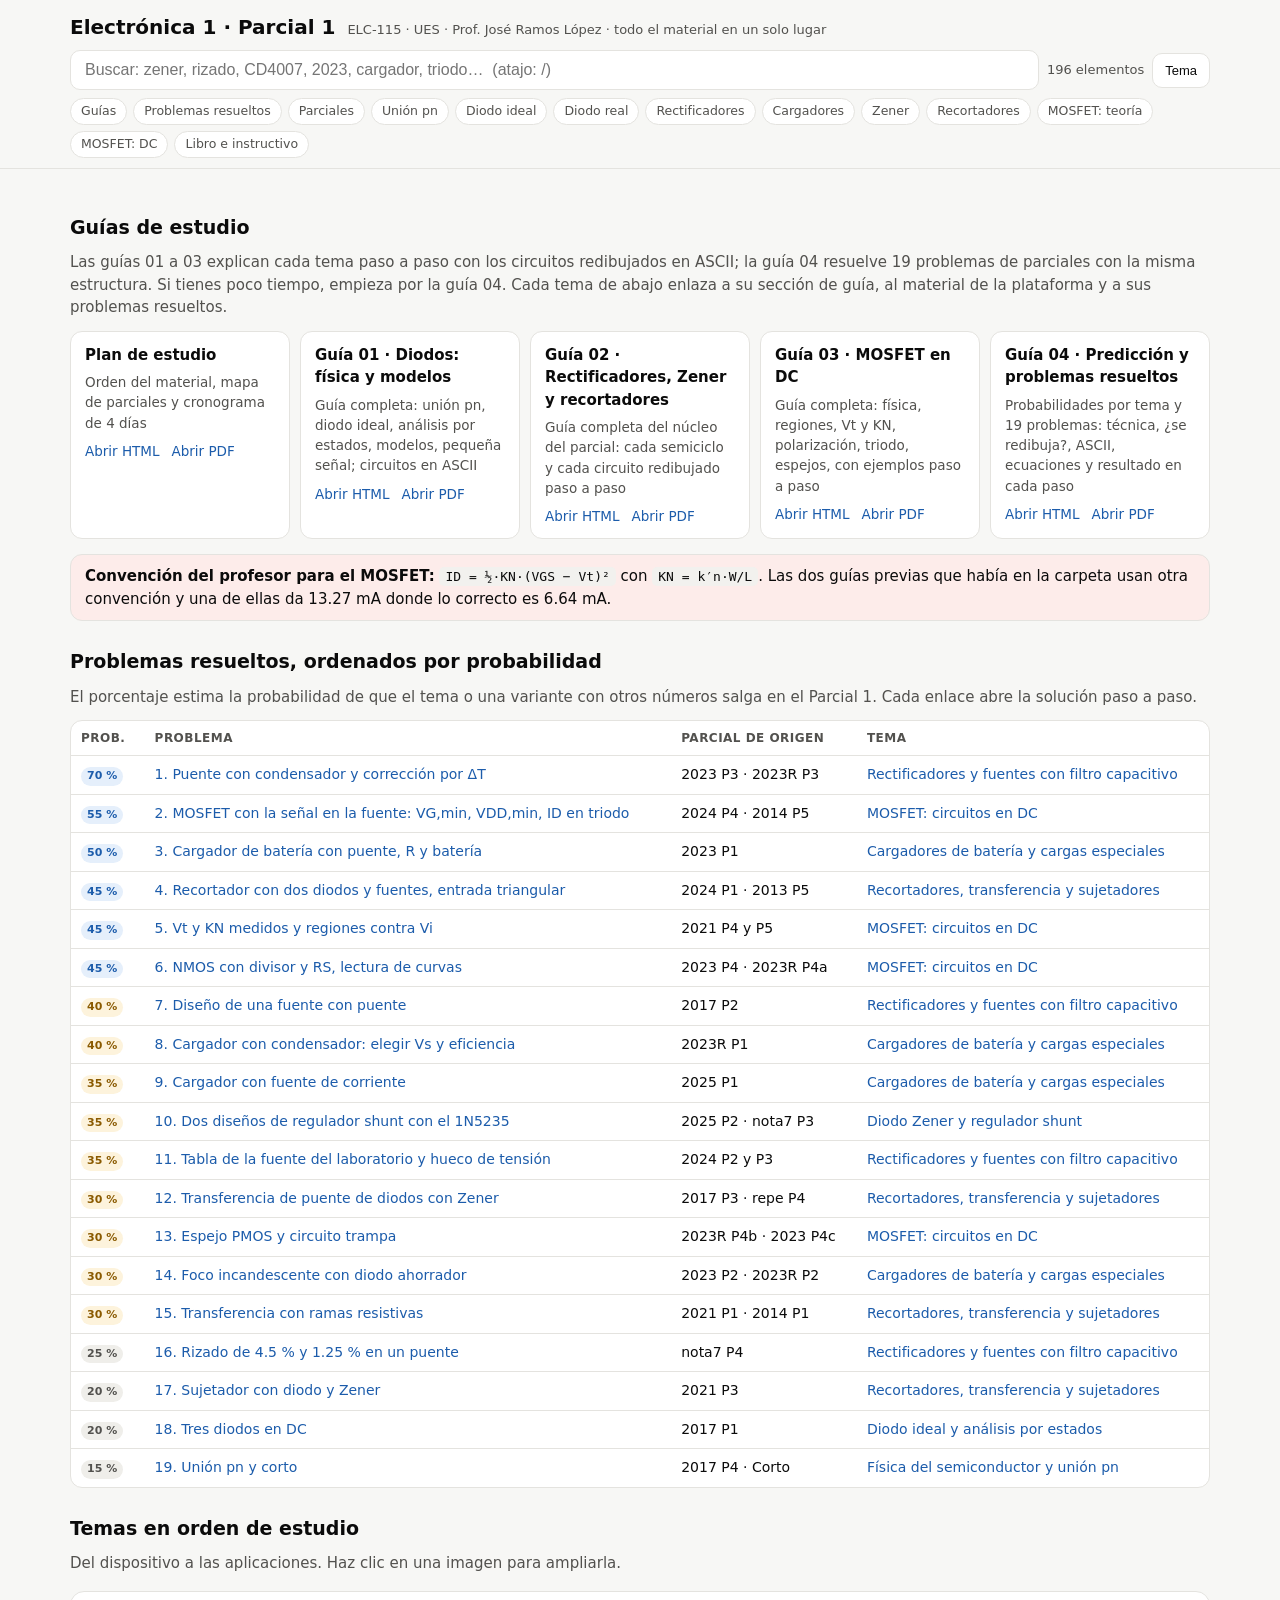
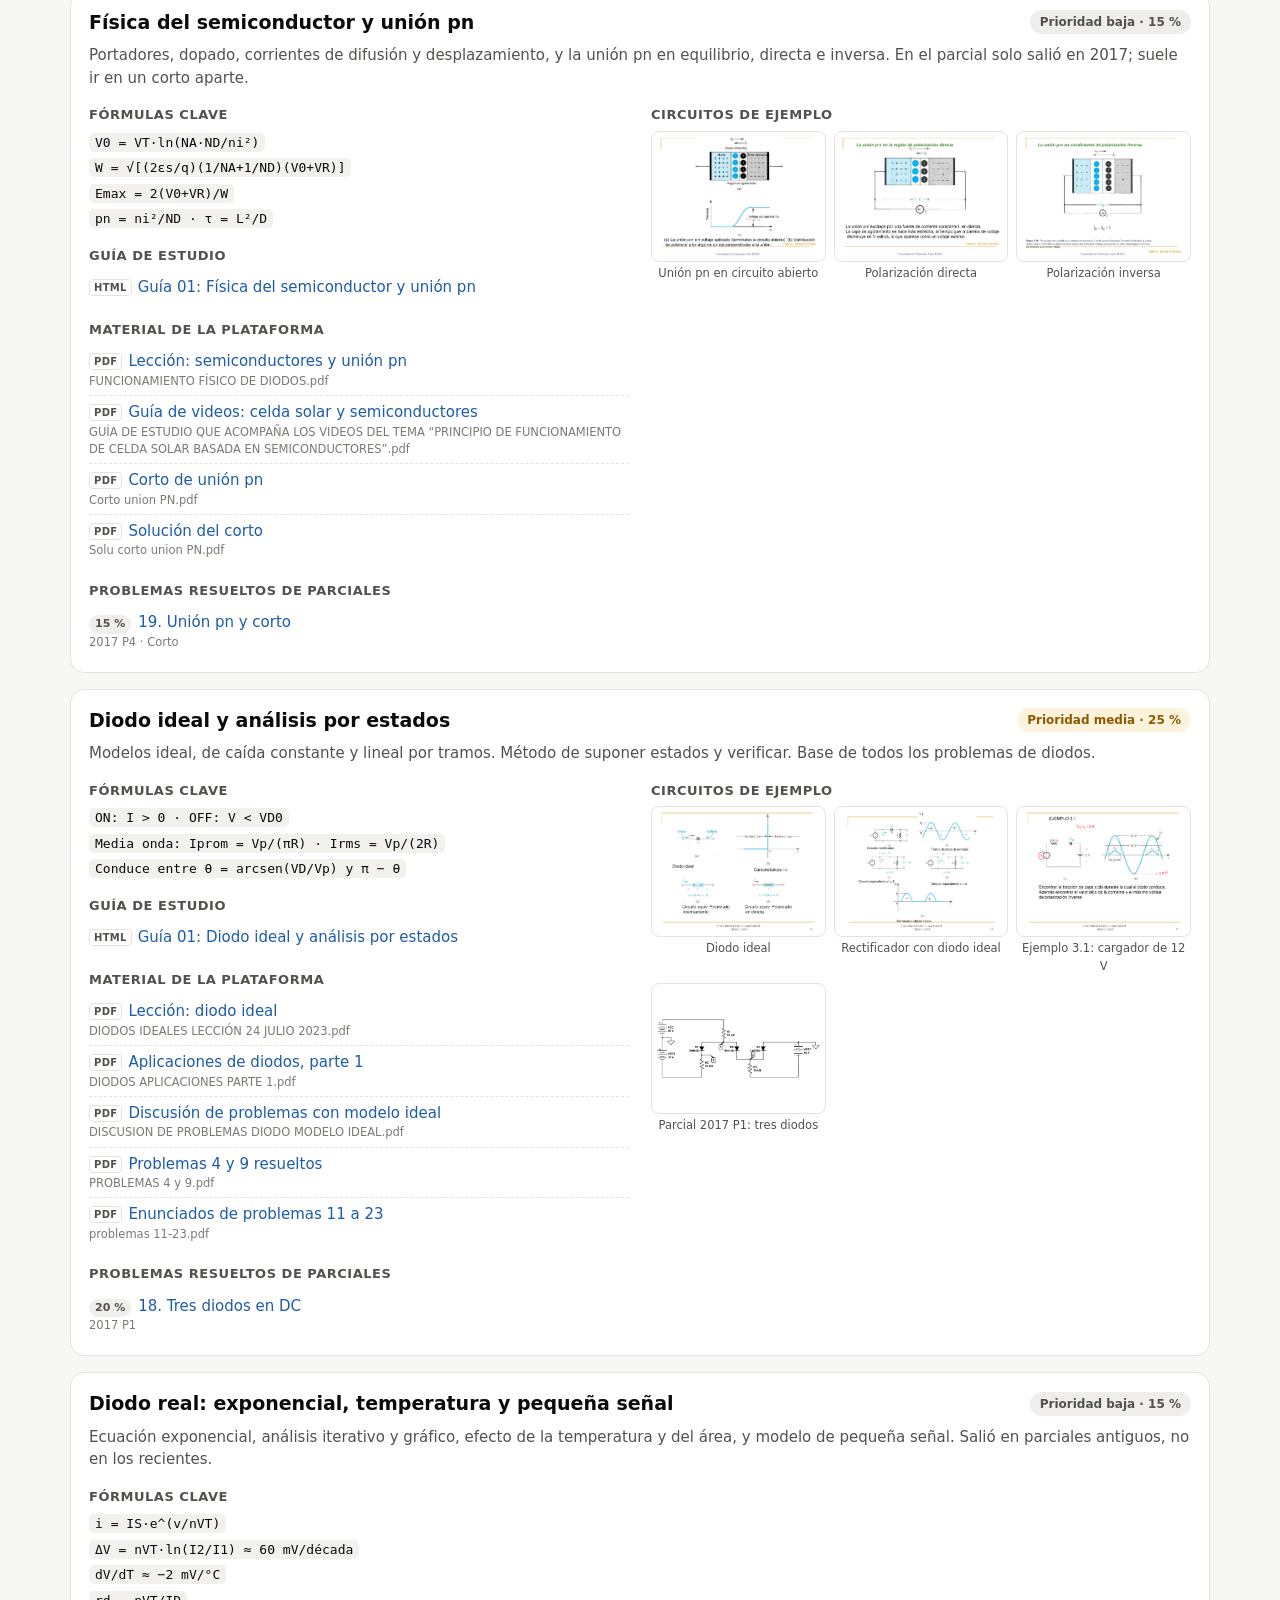
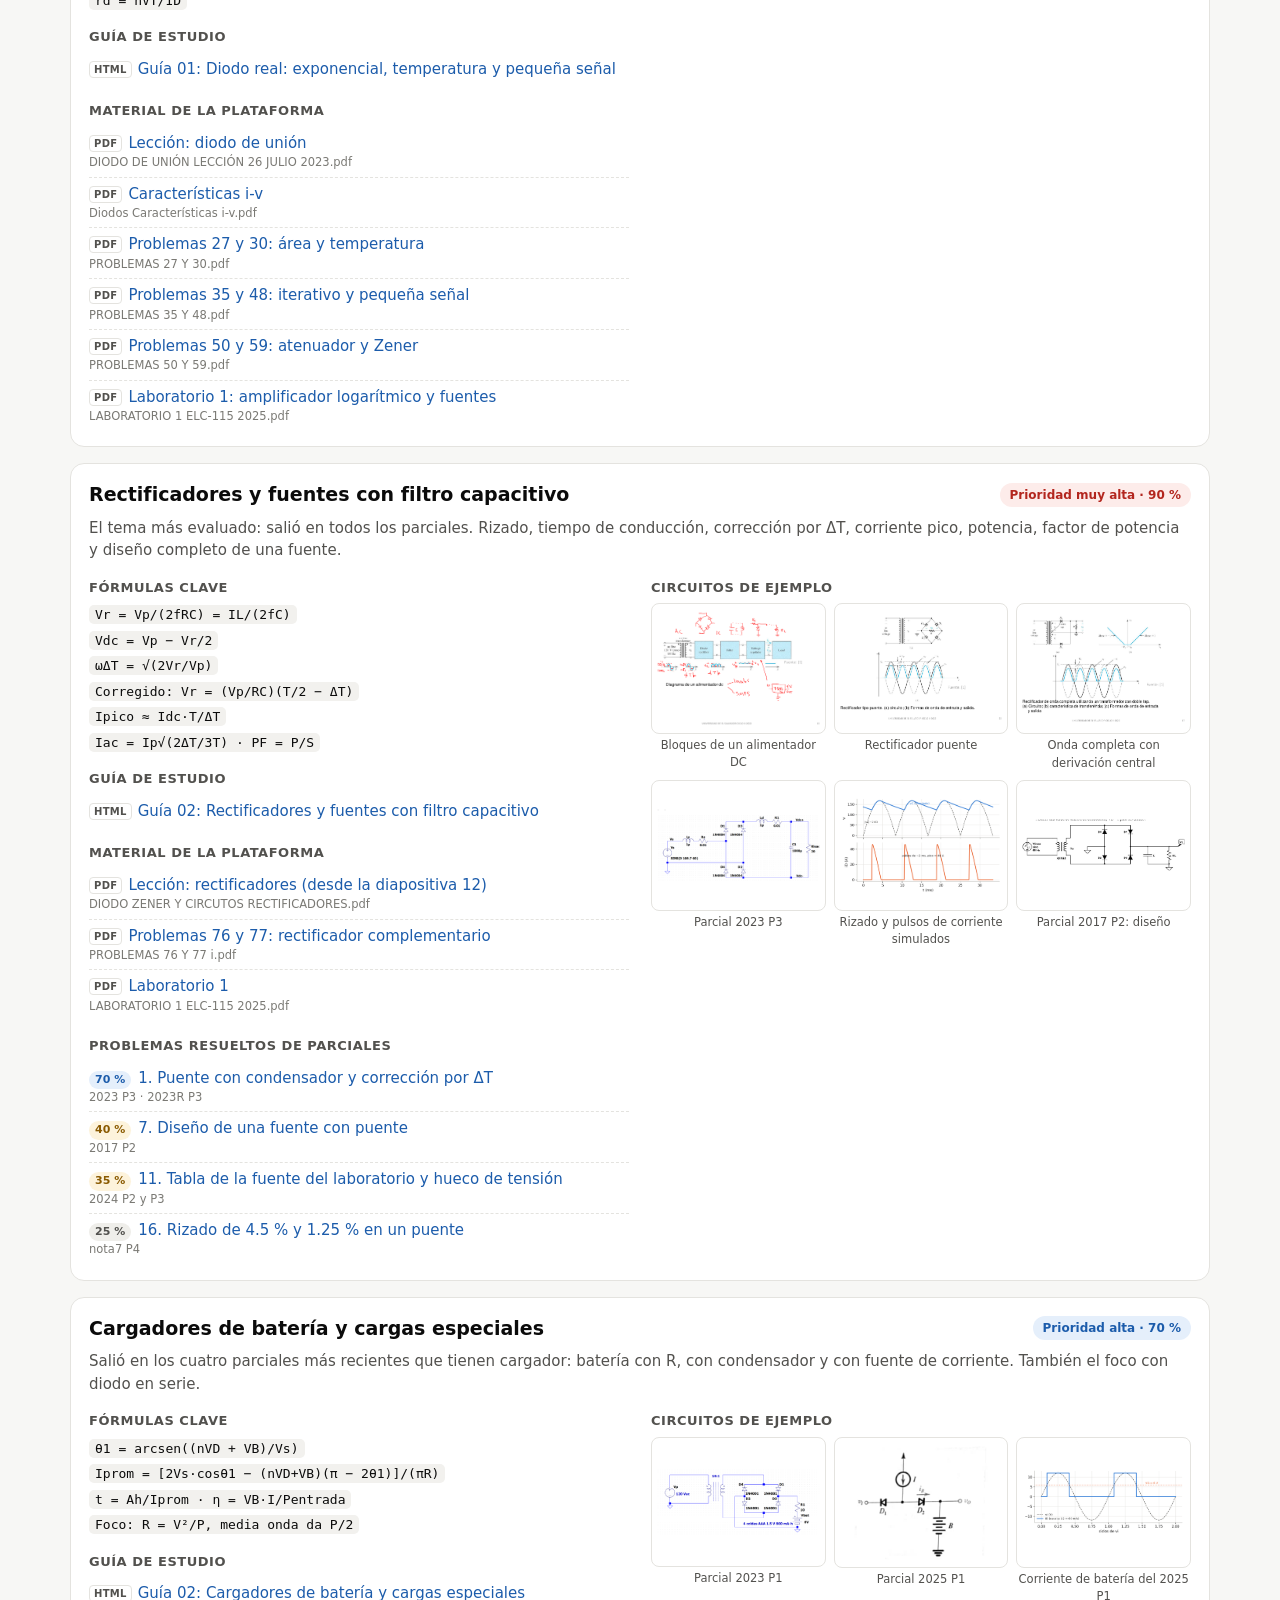
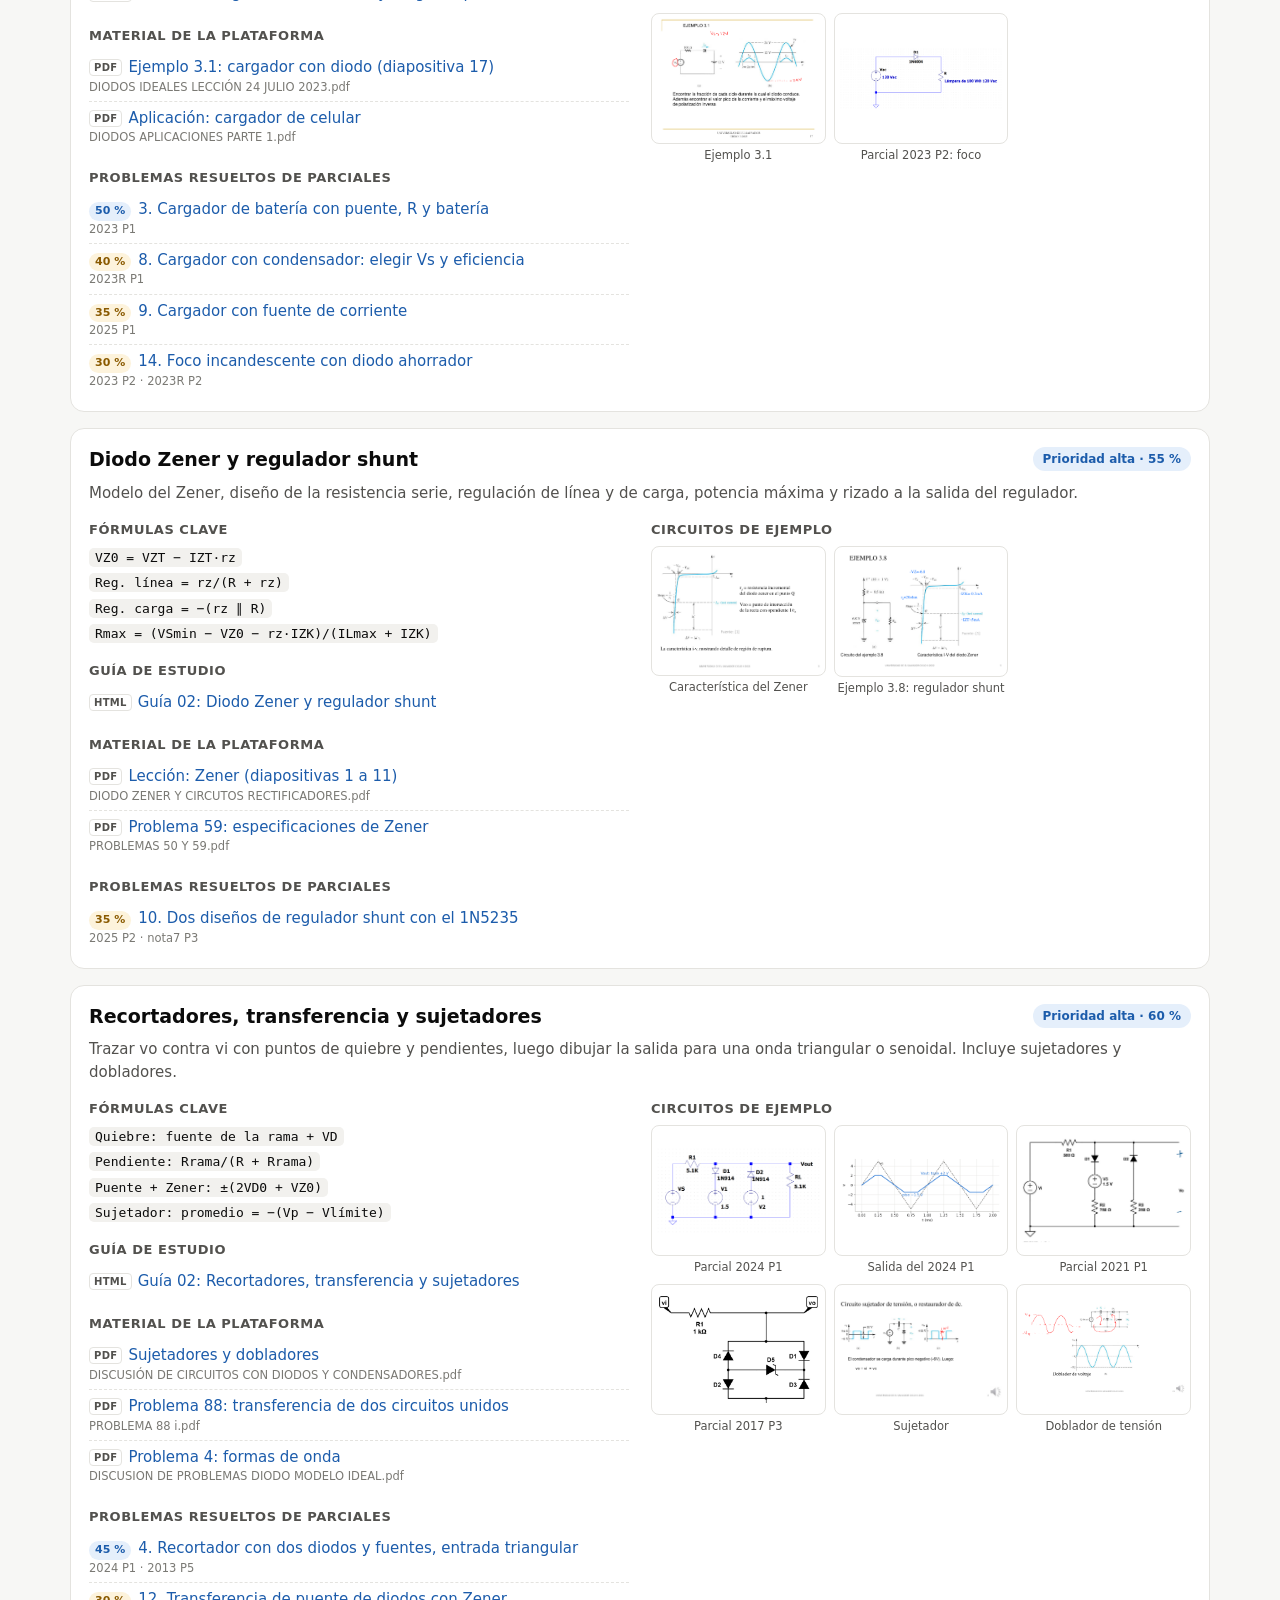
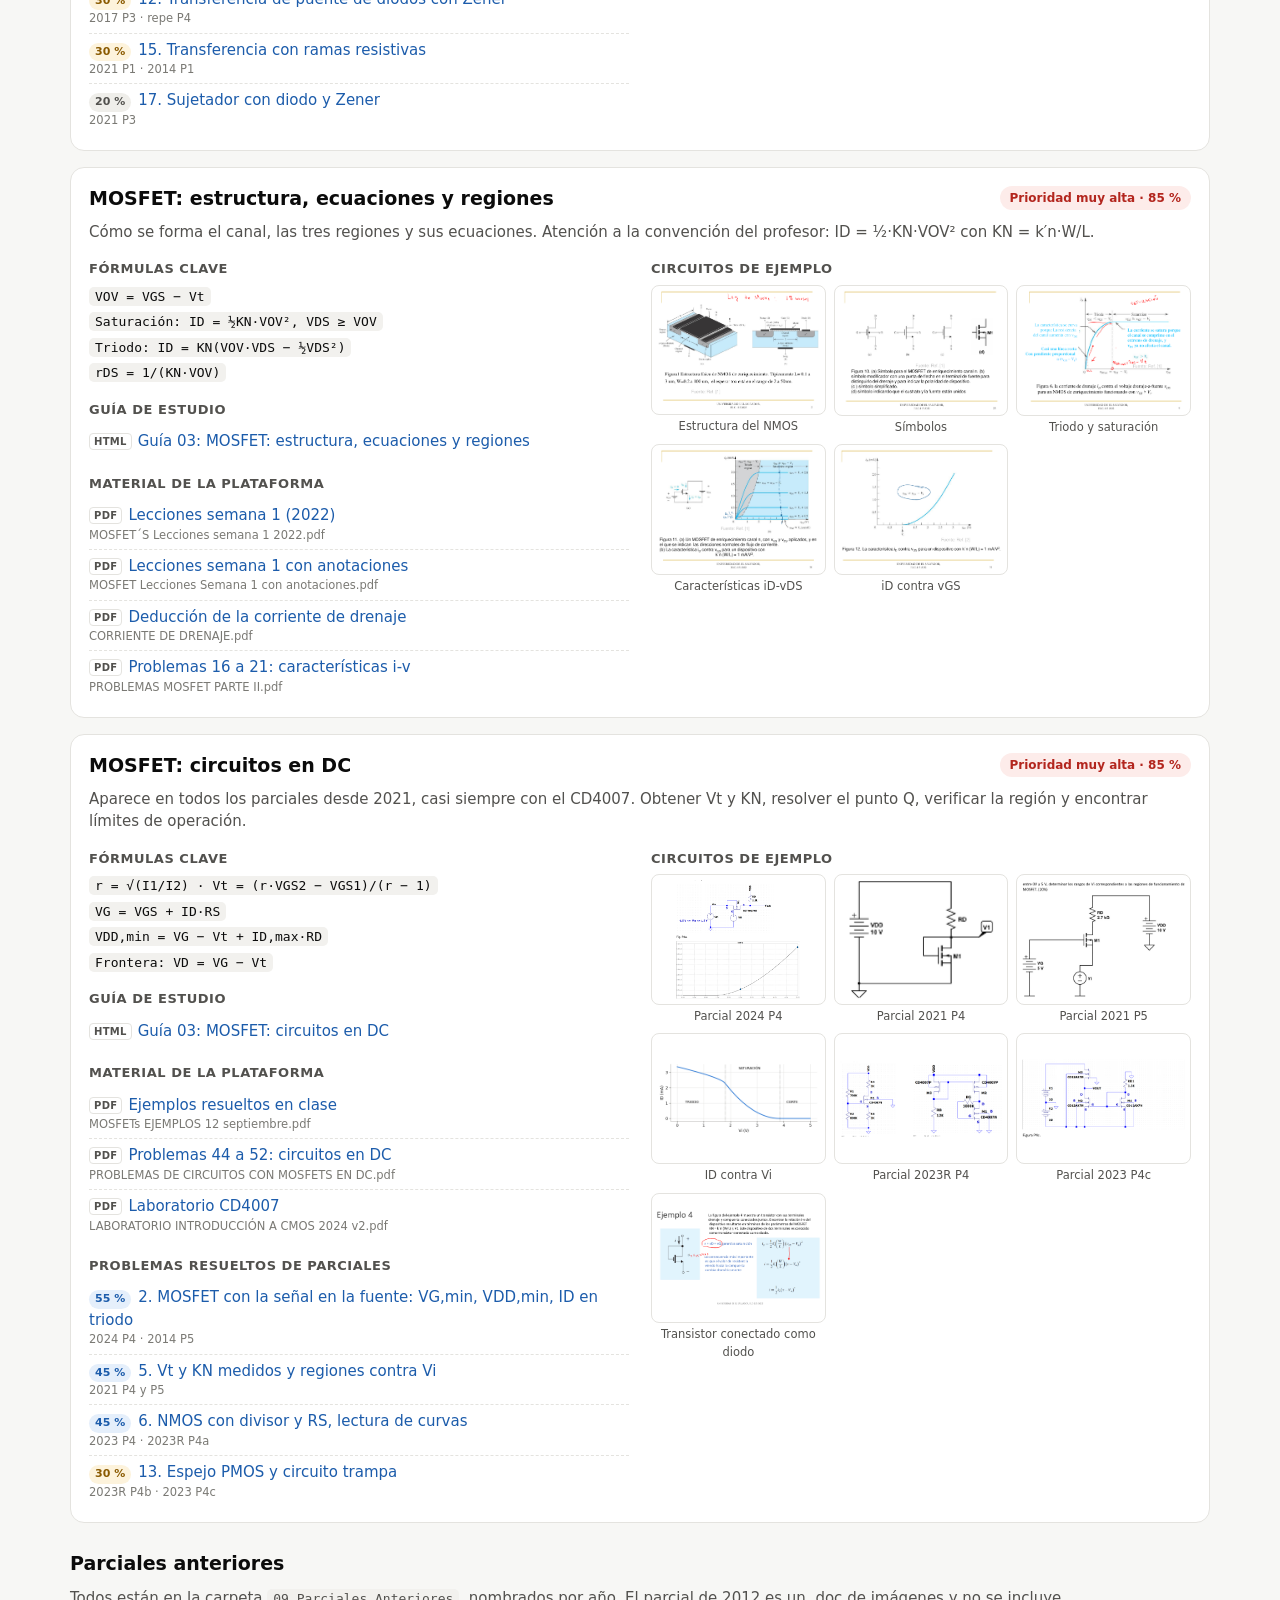
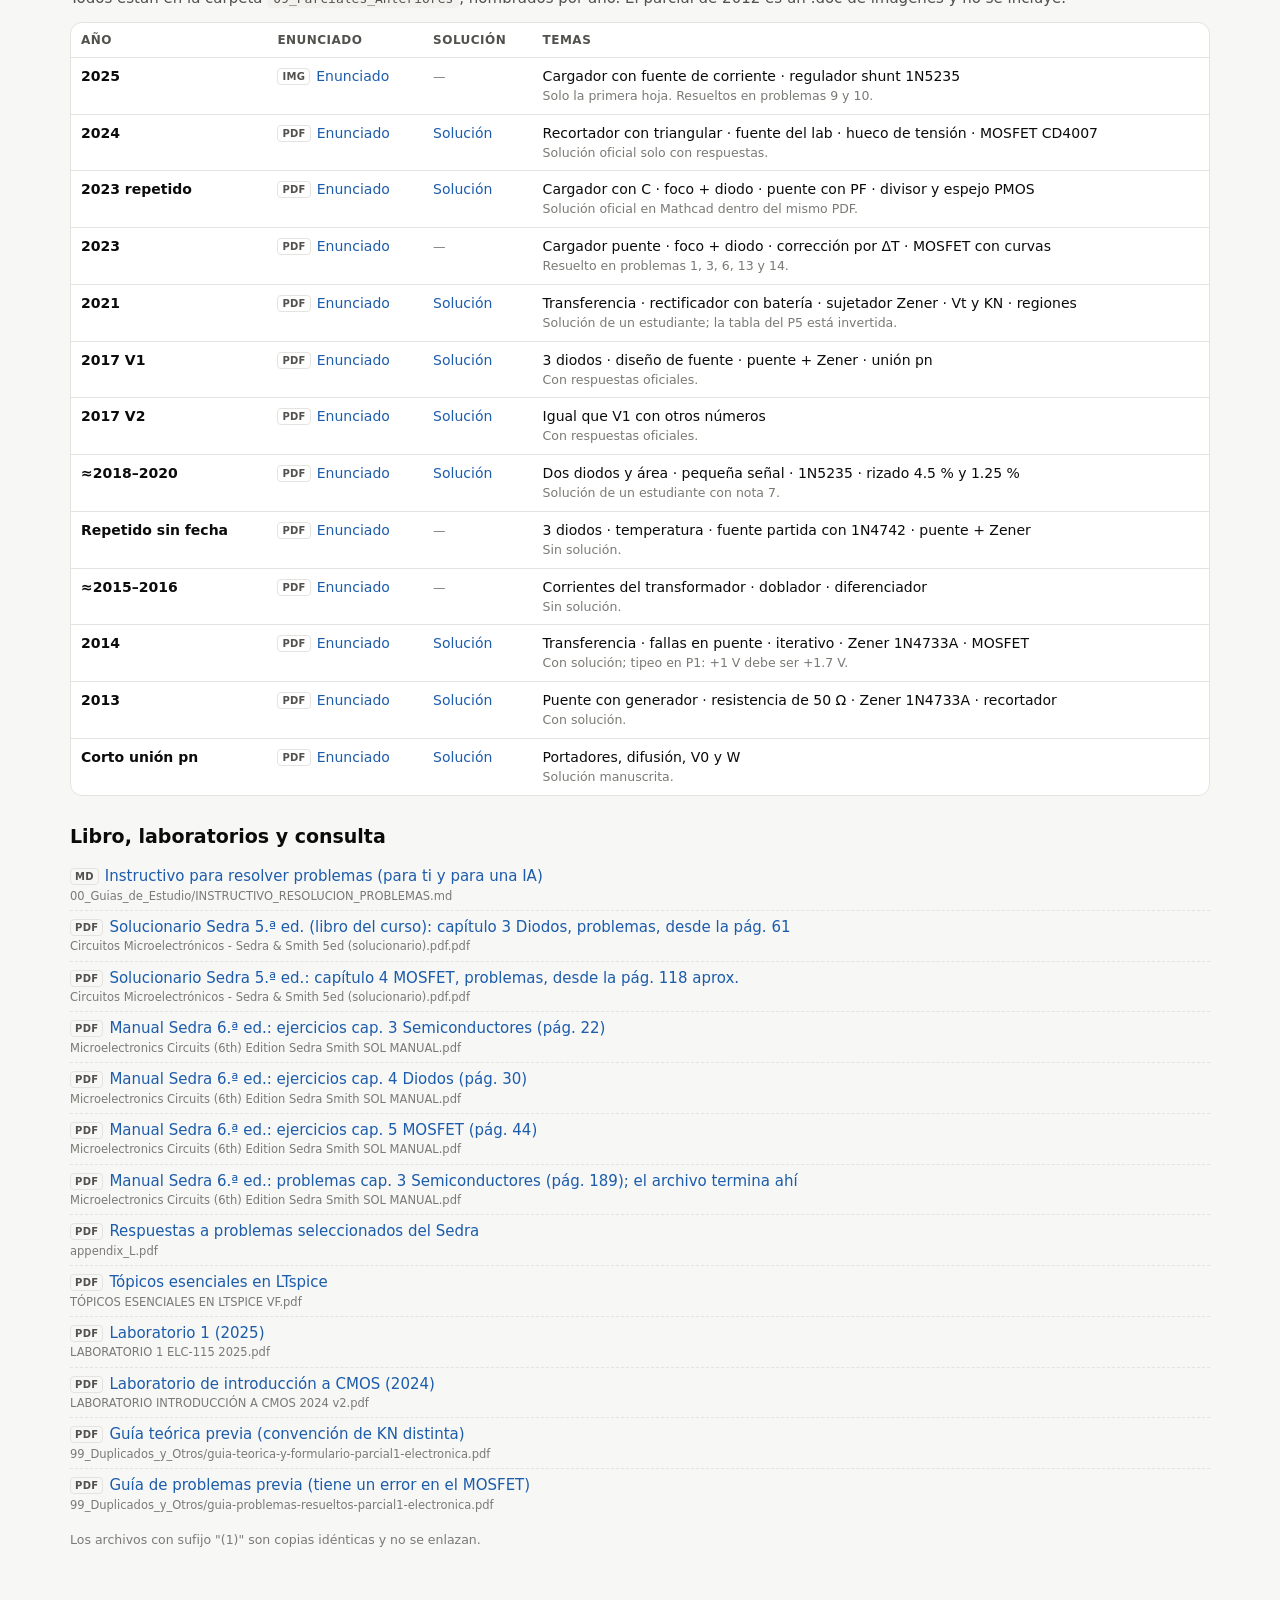
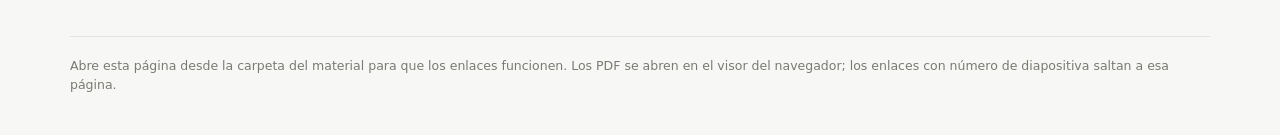
==== commit ffcafbbe: "Guías completas paso a paso con circuitos en ASCII y GitHub Pages - Guías 01–04 reescritas en versió" ====
--- a/index.html
+++ b/index.html
@@ -80,12 +80,12 @@
 <div class="wrap"><main>
 
 <section class="block" id="guias"><h2>Guías de estudio</h2>
-<p class="lead">Si tienes poco tiempo, empieza por la guía 04 y usa las demás como consulta. Cada tema de abajo enlaza a su sección de guía, al material de la plataforma y a sus problemas resueltos.</p>
+<p class="lead">Las guías 01 a 03 explican cada tema paso a paso con los circuitos redibujados en ASCII; la guía 04 resuelve 19 problemas de parciales con la misma estructura. Si tienes poco tiempo, empieza por la guía 04. Cada tema de abajo enlaza a su sección de guía, al material de la plataforma y a sus problemas resueltos.</p>
 <div class="guides"><div class="gcard item" data-k="guia Orden del material, mapa de parciales y cronograma de 4 días"><a class="gt" href="00_Guias_de_Estudio/00_Plan_de_Estudio.html">Plan de estudio</a><p>Orden del material, mapa de parciales y cronograma de 4 días</p><div class="gl"><a href="00_Guias_de_Estudio/00_Plan_de_Estudio.html">Abrir HTML</a><a href="00_Guias_de_Estudio/00_Plan_de_Estudio.pdf">Abrir PDF</a></div></div>
-<div class="gcard item" data-k="guia Unión pn, diodo ideal, análisis por estados, modelo exponencial"><a class="gt" href="00_Guias_de_Estudio/01_Guia_Diodos_Fisica_y_Modelos.html">Guía 01 · Diodos: física y modelos</a><p>Unión pn, diodo ideal, análisis por estados, modelo exponencial</p><div class="gl"><a href="00_Guias_de_Estudio/01_Guia_Diodos_Fisica_y_Modelos.html">Abrir HTML</a><a href="00_Guias_de_Estudio/01_Guia_Diodos_Fisica_y_Modelos.pdf">Abrir PDF</a></div></div>
-<div class="gcard item" data-k="guia El núcleo del parcial, con circuitos de ejemplo"><a class="gt" href="00_Guias_de_Estudio/02_Guia_Rectificadores_Zener_Recortadores.html">Guía 02 · Rectificadores, Zener y recortadores</a><p>El núcleo del parcial, con circuitos de ejemplo</p><div class="gl"><a href="00_Guias_de_Estudio/02_Guia_Rectificadores_Zener_Recortadores.html">Abrir HTML</a><a href="00_Guias_de_Estudio/02_Guia_Rectificadores_Zener_Recortadores.pdf">Abrir PDF</a></div></div>
-<div class="gcard item" data-k="guia Regiones, extracción de Vt y KN, polarización y espejos"><a class="gt" href="00_Guias_de_Estudio/03_Guia_MOSFET.html">Guía 03 · MOSFET en DC</a><p>Regiones, extracción de Vt y KN, polarización y espejos</p><div class="gl"><a href="00_Guias_de_Estudio/03_Guia_MOSFET.html">Abrir HTML</a><a href="00_Guias_de_Estudio/03_Guia_MOSFET.pdf">Abrir PDF</a></div></div>
-<div class="gcard item" data-k="guia Probabilidades por tema y 19 problemas resueltos paso a paso"><a class="gt" href="00_Guias_de_Estudio/04_Prediccion_y_Problemas_Resueltos.html">Guía 04 · Predicción y problemas resueltos</a><p>Probabilidades por tema y 19 problemas resueltos paso a paso</p><div class="gl"><a href="00_Guias_de_Estudio/04_Prediccion_y_Problemas_Resueltos.html">Abrir HTML</a><a href="00_Guias_de_Estudio/04_Prediccion_y_Problemas_Resueltos.pdf">Abrir PDF</a></div></div></div>
+<div class="gcard item" data-k="guia Guía completa: unión pn, diodo ideal, análisis por estados, modelos, pequeña señal; circuitos en ASCII"><a class="gt" href="00_Guias_de_Estudio/01_Guia_Diodos_Fisica_y_Modelos.html">Guía 01 · Diodos: física y modelos</a><p>Guía completa: unión pn, diodo ideal, análisis por estados, modelos, pequeña señal; circuitos en ASCII</p><div class="gl"><a href="00_Guias_de_Estudio/01_Guia_Diodos_Fisica_y_Modelos.html">Abrir HTML</a><a href="00_Guias_de_Estudio/01_Guia_Diodos_Fisica_y_Modelos.pdf">Abrir PDF</a></div></div>
+<div class="gcard item" data-k="guia Guía completa del núcleo del parcial: cada semiciclo y cada circuito redibujado paso a paso"><a class="gt" href="00_Guias_de_Estudio/02_Guia_Rectificadores_Zener_Recortadores.html">Guía 02 · Rectificadores, Zener y recortadores</a><p>Guía completa del núcleo del parcial: cada semiciclo y cada circuito redibujado paso a paso</p><div class="gl"><a href="00_Guias_de_Estudio/02_Guia_Rectificadores_Zener_Recortadores.html">Abrir HTML</a><a href="00_Guias_de_Estudio/02_Guia_Rectificadores_Zener_Recortadores.pdf">Abrir PDF</a></div></div>
+<div class="gcard item" data-k="guia Guía completa: física, regiones, Vt y KN, polarización, triodo, espejos, con ejemplos paso a paso"><a class="gt" href="00_Guias_de_Estudio/03_Guia_MOSFET.html">Guía 03 · MOSFET en DC</a><p>Guía completa: física, regiones, Vt y KN, polarización, triodo, espejos, con ejemplos paso a paso</p><div class="gl"><a href="00_Guias_de_Estudio/03_Guia_MOSFET.html">Abrir HTML</a><a href="00_Guias_de_Estudio/03_Guia_MOSFET.pdf">Abrir PDF</a></div></div>
+<div class="gcard item" data-k="guia Probabilidades por tema y 19 problemas: técnica, ¿se redibuja?, ASCII, ecuaciones y resultado en cada paso"><a class="gt" href="00_Guias_de_Estudio/04_Prediccion_y_Problemas_Resueltos.html">Guía 04 · Predicción y problemas resueltos</a><p>Probabilidades por tema y 19 problemas: técnica, ¿se redibuja?, ASCII, ecuaciones y resultado en cada paso</p><div class="gl"><a href="00_Guias_de_Estudio/04_Prediccion_y_Problemas_Resueltos.html">Abrir HTML</a><a href="00_Guias_de_Estudio/04_Prediccion_y_Problemas_Resueltos.pdf">Abrir PDF</a></div></div></div>
 <p class="warn item" data-k="convencion KN mosfet error guia previa"><b>Convención del profesor para el MOSFET:</b> <code>ID = ½·KN·(VGS − Vt)²</code> con <code>KN = k′n·W/L</code>. Las dos guías previas que había en la carpeta usan otra convención y una de ellas da 13.27 mA donde lo correcto es 6.64 mA.</p>
 </section>
 
